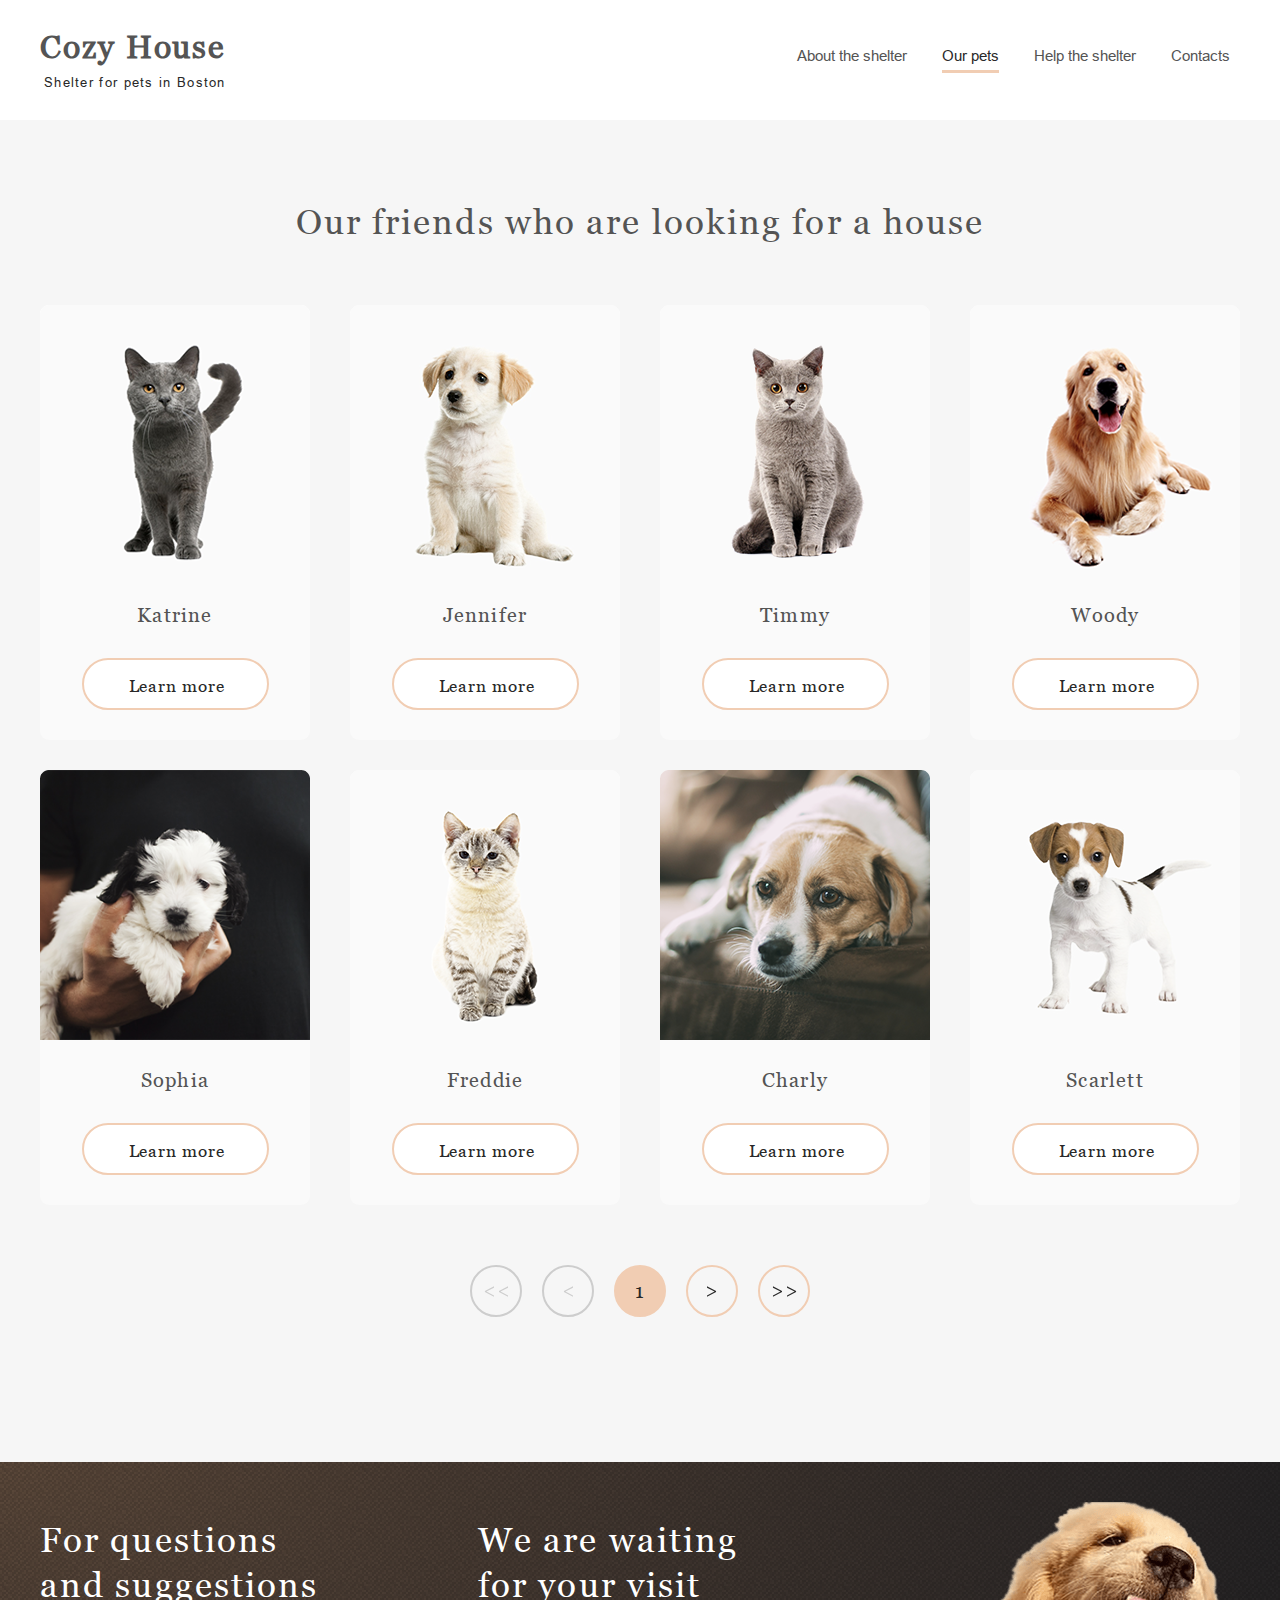
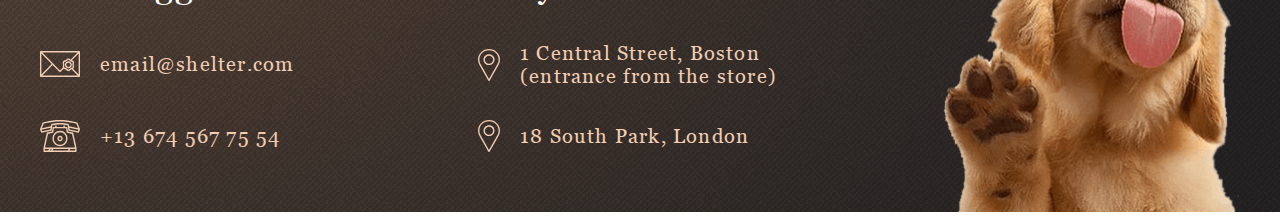
==== our-pets.html @ 18405241 "test" ====
<!doctype html><html lang="en"><head><meta charset="UTF-8"/><meta name="viewport" content="width=device-width,initial-scale=1"/><title>Shelter</title><link href="style.css" rel="stylesheet"></head><body class="our-pets"><div class="our-pets__header"><header class="header header_theme_white"><a class="header__logo" href="index.html"><h1 class="header__title">Cozy House</h1><p class="header__text">Shelter for pets in Boston</p></a><nav class="header__navigation"><ul class="header__list"><li class="header__item"><a class="header__item-link" href="index.html">About the shelter</a></li><li class="header__item header__item_active"><a class="header__item-link" href="our-pets.html">Our pets</a></li><li class="header__item header__item_not-interactive"><a class="header__item-link">Help the shelter</a></li><li class="header__item header__item_not-interactive"><a class="header__item-link">Contacts</a></li></ul></nav><svg class="header__burger" width="30" height="22" viewBox="0 0 30 22" xmlns="http://www.w3.org/2000/svg"><line y1="21" x2="30" y2="21" stroke="black" stroke-width="2"/><line y1="11" x2="30" y2="11" stroke="black" stroke-width="2"/><line y1="1" x2="30" y2="1" stroke="black" stroke-width="2"/></svg></header></div><main class="our-pets__pets"><h3 class="our-pets__title">Our friends who are looking for a house</h3><div class="our-pets__cards"></div><div class="our-pets__pagination"><div class="pagination"><ul class="pagination__list"><li class="pagination__item pagination__item_start pagination__item_disabled" disabled="disabled"><svg width="25" height="11" viewBox="0 0 25 11" fill="none" xmlns="http://www.w3.org/2000/svg"><path d="M9.94687 10.7852L0.913671 6.08789V4.98438L9.94687 0.287109V1.625L2.43711 5.53125L9.94687 9.44727V10.7852ZM24.018 10.7852L14.9848 6.08789V4.98438L24.018 0.287109V1.625L16.5082 5.53125L24.018 9.44727V10.7852Z" fill="#CDCDCD"/></svg></li><li class="pagination__item pagination__item_back pagination__item_disabled" disabled="disabled"><svg width="10" height="11" viewBox="0 0 10 11" fill="none" xmlns="http://www.w3.org/2000/svg"><path d="M9.98242 10.7852L0.949219 6.08789V4.98438L9.98242 0.287109V1.625L2.47266 5.53125L9.98242 9.44727V10.7852Z" fill="#CDCDCD"/></svg></li><li class="pagination__item pagination__item_current">1</li><li class="pagination__item pagination__item_next"><svg width="10" height="11" viewBox="0 0 10 11" fill="none" xmlns="http://www.w3.org/2000/svg"><path d="M9.04102 6.08789L0.0078125 10.7852V9.44727L7.51758 5.53125L0.0078125 1.625V0.287109L9.04102 4.98438V6.08789Z" fill="#292929"/></svg></li><li class="pagination__item pagination__item_end"><svg width="25" height="11" viewBox="0 0 25 11" fill="none" xmlns="http://www.w3.org/2000/svg"><path d="M10.0055 6.08789L0.972265 10.7852V9.44727L8.48203 5.53125L0.972265 1.625V0.287109L10.0055 4.98438V6.08789ZM24.0766 6.08789L15.0434 10.7852V9.44727L22.5531 5.53125L15.0434 1.625V0.287109L24.0766 4.98438V6.08789Z" fill="#292929"/></svg></li></ul></div></div></main><footer class="footer"><div class="footer__inner-wrapper"><div class="footer__info footer__info_contact"><h3 class="footer__title footer__title_w279">For questions and suggestions</h3><a class="footer__email" href="mailto:email@shelter.com"><svg width="40" height="32" viewBox="0 0 40 32" fill="none" xmlns="http://www.w3.org/2000/svg"><path d="M39.315 3H0.684964C0.5033 3 0.329077 3.07325 0.200621 3.20362C0.0721657 3.334 0 3.51084 0 3.69522V28.3048C0 28.4892 0.0721657 28.666 0.200621 28.7964C0.329077 28.9268 0.5033 29 0.684964 29H39.315C39.4967 29 39.6709 28.9268 39.7994 28.7964C39.9278 28.666 40 28.4892 40 28.3048V3.69522C40 3.51084 39.9278 3.334 39.7994 3.20362C39.6709 3.07325 39.4967 3 39.315 3ZM32.5774 18.0331C32.6846 18.5259 32.7954 19.0355 32.6513 19.2882C32.4966 19.5596 31.9966 19.7173 31.5131 19.8699C31.1316 19.9902 30.7373 20.1147 30.3857 20.3212C30.0461 20.5206 29.7523 20.8001 29.4683 21.0704C29.0772 21.4426 28.7079 21.794 28.374 21.794C28.04 21.794 27.6706 21.4425 27.2797 21.0704C26.9956 20.8001 26.7018 20.5205 26.3622 20.3212C26.0107 20.1147 25.6163 19.9903 25.2348 19.8699C24.7513 19.7173 24.2513 19.5596 24.0967 19.2882C23.9526 19.0355 24.0633 18.5259 24.1705 18.0331C24.2584 17.6285 24.3493 17.2103 24.3493 16.7821C24.3493 16.354 24.2584 15.9356 24.1705 15.5311C24.0633 15.0383 23.9526 14.5288 24.0967 14.2759C24.2513 14.0046 24.7513 13.8468 25.2348 13.6942C25.6163 13.5739 26.0107 13.4494 26.3622 13.243C26.7018 13.0435 26.9956 12.764 27.2797 12.4937C27.6706 12.1216 28.04 11.7701 28.374 11.7701C28.7079 11.7701 29.0773 12.1216 29.4683 12.4937C29.7523 12.764 30.0461 13.0435 30.3857 13.243C30.7373 13.4493 31.1316 13.5738 31.5131 13.6941C31.9966 13.8467 32.4966 14.0045 32.6512 14.2758C32.7954 14.5286 32.6846 15.0381 32.5774 15.5309C32.4895 15.9354 32.3986 16.3537 32.3986 16.7819C32.3986 17.2102 32.4895 17.6286 32.5774 18.0331ZM30.5975 11.6608C30.5345 11.6024 30.4705 11.5416 30.4053 11.4795C29.8904 10.9896 29.2497 10.3798 28.374 10.3798C27.4982 10.3798 26.8575 10.9896 26.3426 11.4795C26.1045 11.7061 25.8796 11.9201 25.6761 12.0396C25.4574 12.168 25.1518 12.2645 24.8281 12.3666C24.1276 12.5876 23.3336 12.8381 22.9109 13.5797C22.5001 14.3004 22.6768 15.1134 22.8328 15.8307C22.9081 16.1777 22.9794 16.5055 22.9794 16.7821C22.9794 17.0587 22.9081 17.3866 22.8328 17.7336C22.6975 18.3556 22.5473 19.0496 22.7775 19.693L19.9997 22.5464L2.32449 4.39044H37.6748L30.5975 11.6608ZM11.7007 16L1.36993 26.6116V5.38812L11.7007 16ZM12.6635 16.989L19.5124 24.0242C19.5761 24.0896 19.6519 24.1416 19.7356 24.177C19.8192 24.2125 19.9089 24.2308 19.9996 24.2308C20.0902 24.2308 20.18 24.2125 20.2636 24.177C20.3472 24.1416 20.4231 24.0896 20.4868 24.0242L23.6841 20.7398C24.044 20.9494 24.4495 21.0781 24.8281 21.1976C25.1518 21.2997 25.4575 21.3962 25.6761 21.5245C25.8796 21.644 26.1044 21.8581 26.3426 22.0846C26.8575 22.5746 27.4982 23.1844 28.374 23.1844C29.2496 23.1844 29.8904 22.5746 30.4053 22.0846C30.6434 21.858 30.8682 21.644 31.0718 21.5244C31.2043 21.4466 31.3691 21.3806 31.5502 21.3179L37.675 27.6094H2.32431L12.6635 16.989ZM32.9664 20.7946C33.3117 20.6108 33.6223 20.3612 33.8371 19.9846C34.2479 19.2639 34.0711 18.4508 33.9151 17.7336C33.8398 17.3866 33.7686 17.0587 33.7686 16.7821C33.7686 16.5055 33.8398 16.1777 33.9151 15.8307C34.0711 15.1134 34.2479 14.3005 33.837 13.5797C33.4142 12.8381 32.6203 12.5876 31.9197 12.3666L31.8559 12.3463L38.6301 5.38738V26.6122L32.9664 20.7946Z" fill="#F1CDB3"/><path d="M28.374 13.2424C26.451 13.2424 24.8865 14.8302 24.8865 16.782C24.8865 18.7337 26.451 20.3215 28.374 20.3215C30.297 20.3215 31.8614 18.7337 31.8614 16.782C31.8614 14.8302 30.2969 13.2424 28.374 13.2424ZM28.374 18.9311C27.2064 18.9311 26.2564 17.967 26.2564 16.782C26.2564 15.5969 27.2063 14.6328 28.374 14.6328C29.5416 14.6328 30.4915 15.5969 30.4915 16.782C30.4915 17.967 29.5415 18.9311 28.374 18.9311Z" fill="#F1CDB3"/></svg><span>email@shelter.com</span></a><a class="footer__phone" href="tel:+136745677554"><svg width="40" height="32" viewBox="0 0 40 32" fill="none" xmlns="http://www.w3.org/2000/svg"><path d="M39.9461 8.89543L37.5102 2.9049C37.4685 2.80251 37.4043 2.71139 37.3226 2.63868C37.2408 2.56598 37.1437 2.51367 37.0389 2.48585L34.111 1.70799C25.5388 -0.569376 14.4609 -0.569281 5.88906 1.70799L2.96105 2.48585C2.85626 2.51367 2.75918 2.56598 2.67743 2.63868C2.59568 2.71139 2.53147 2.80251 2.48984 2.9049L0.0539764 8.89543C-0.0131281 9.06038 -0.0178273 9.24503 0.0407965 9.41333L1.01509 12.2089C1.07166 12.3713 1.18339 12.5075 1.32986 12.5925C1.47633 12.6775 1.64776 12.7056 1.8128 12.6717L11.0692 10.7747C11.2084 10.7462 11.3359 10.675 11.4348 10.5706C11.5337 10.4661 11.5993 10.3334 11.623 10.19L12.4245 5.32594C16.8365 4.18994 23.1635 4.18994 27.5753 5.32594L28.3769 10.19C28.4006 10.3335 28.4662 10.4663 28.5651 10.5707C28.664 10.6751 28.7915 10.7463 28.9307 10.7748L38.187 12.6718C38.3521 12.7056 38.5234 12.6774 38.6699 12.5924C38.8164 12.5075 38.9281 12.3714 38.9848 12.209L39.9592 9.41343C40.0178 9.2451 40.0131 9.06043 39.9461 8.89543ZM2.13193 11.1412L1.63183 9.70624L10.5973 7.78606L10.321 9.46295L2.13193 11.1412ZM11.6222 4.0568C11.4935 4.09314 11.3777 4.16636 11.2883 4.26784C11.1989 4.36933 11.1396 4.49486 11.1174 4.62969L10.848 6.26453L1.85991 8.1896L3.65015 3.78707L6.2409 3.09877C14.5991 0.878304 25.4007 0.878208 33.7593 3.09877L36.35 3.78707L38.1403 8.1896L29.1522 6.26453L28.8828 4.62969C28.8606 4.49487 28.8013 4.36936 28.7119 4.26788C28.6224 4.1664 28.5066 4.09318 28.378 4.0568C23.6016 2.70615 16.3984 2.70615 11.6222 4.0568ZM37.8681 11.1412L29.6792 9.46295L29.4028 7.78606L38.3682 9.70624L37.8681 11.1412Z" fill="#F1CDB3"/><path d="M33.2901 13.1186C33.261 12.9842 33.1948 12.8612 33.0995 12.7643C33.0041 12.6673 32.8836 12.6005 32.7522 12.5717L27.9776 11.526L27.3764 7.51395C27.351 7.34431 27.2672 7.18959 27.1401 7.07781C27.013 6.96603 26.851 6.90458 26.6835 6.90458H24.814V5.96398C24.814 5.56724 24.5002 5.2456 24.1129 5.2456C23.7257 5.2456 23.4119 5.56724 23.4119 5.96398V6.90458H16.5882V5.96398C16.5882 5.56724 16.2744 5.2456 15.8871 5.2456C15.4999 5.2456 15.1861 5.56724 15.1861 5.96398V6.90458H13.3166C13.1491 6.90458 12.9871 6.96603 12.86 7.07781C12.7329 7.18959 12.6491 7.34431 12.6237 7.51395L12.0224 11.526L7.24791 12.5717C7.11654 12.6005 6.996 12.6673 6.90063 12.7643C6.80527 12.8612 6.73908 12.9842 6.70996 13.1186L3.46796 28.0878C3.45692 28.1389 3.45134 28.1911 3.45132 28.2434V31.2816C3.45132 31.4721 3.52519 31.6549 3.65666 31.7896C3.78814 31.9243 3.96645 32 4.15239 32H35.8477C36.0336 32 36.212 31.9243 36.3434 31.7896C36.4749 31.6549 36.5488 31.4721 36.5488 31.2816V28.2434C36.5488 28.1911 36.5432 28.1389 36.5321 28.0878L33.2901 13.1186ZM7.98131 13.8802L12.7885 12.8273C12.9276 12.7968 13.0544 12.7238 13.152 12.6178C13.2496 12.5118 13.3134 12.3779 13.335 12.2338L13.9183 8.34134H26.0819L26.6651 12.2338C26.6867 12.3779 26.7505 12.5118 26.8481 12.6178C26.9457 12.7238 27.0725 12.7968 27.2115 12.8273L32.0189 13.8802L34.9741 27.5251H5.0261L7.98131 13.8802ZM11.7966 28.9618L10.8935 30.5632H9.82782L10.7309 28.9618H11.7966ZM13.416 28.9618H28.6721L27.769 30.5632H12.513L13.416 28.9618ZM4.85345 28.9618H9.11142L8.20836 30.5632H4.85345V28.9618ZM29.3885 30.5632L30.2916 28.9618H35.1466V30.5632H29.3885Z" fill="#F1CDB3"/><path d="M20 26.1606C24.1492 26.1606 27.5248 22.7016 27.5248 18.45C27.5248 14.1983 24.1492 10.7393 20 10.7393C15.8509 10.7393 12.4753 14.1983 12.4753 18.45C12.4753 22.7016 15.8509 26.1606 20 26.1606ZM20 12.1761C23.3761 12.1761 26.1227 14.9905 26.1227 18.45C26.1227 21.9094 23.3761 24.7238 20 24.7238C16.624 24.7238 13.8774 21.9094 13.8774 18.45C13.8774 14.9905 16.624 12.1761 20 12.1761Z" fill="#F1CDB3"/><path d="M20 21.1847C21.4717 21.1847 22.6691 19.9578 22.6691 18.4497C22.6691 16.9416 21.4717 15.7147 20 15.7147C18.5283 15.7147 17.3309 16.9416 17.3309 18.4497C17.3309 19.9578 18.5283 21.1847 20 21.1847ZM20 17.1514C20.6987 17.1514 21.267 17.7338 21.267 18.4497C21.267 19.1656 20.6987 19.7479 20 19.7479C19.3014 19.7479 18.733 19.1656 18.733 18.4497C18.733 17.7339 19.3014 17.1514 20 17.1514Z" fill="#F1CDB3"/></svg><span>+13 674 567 75 54</span></a></div><div class="footer__info footer__info_location"><h3 class="footer__title">We are waiting for your visit</h3><a class="footer__boston" href="https://www.google.ru/maps/place/1+Central+St,+Boston,+MA+02109,+%D0%A1%D0%A8%D0%90/@42.3585519,-71.056915,17z/data=!3m1!4b1!4m5!3m4!1s0x89e370868bc2ce7b:0x82fa7db94f5fea9e!8m2!3d42.3585519!4d-71.0547263" target="_blank"><svg width="22" height="32" viewBox="0 0 22 32" fill="none" xmlns="http://www.w3.org/2000/svg"><path d="M11 0C4.93475 0 3.05176e-05 4.78519 3.05176e-05 10.6667C3.05176e-05 12.4323 0.455262 14.1829 1.32067 15.7357L10.3985 31.6562C10.5193 31.8685 10.7496 32 11 32C11.2504 32 11.4807 31.8685 11.6016 31.6562L20.6827 15.7304C21.5448 14.1829 22 12.4323 22 10.6666C22 4.78519 17.0653 0 11 0ZM19.4762 15.0905L11 29.9557L2.52717 15.0964C1.7732 13.7435 1.37507 12.2116 1.37507 10.6667C1.37507 5.52019 5.69278 1.33337 11 1.33337C16.3073 1.33337 20.625 5.52025 20.625 10.6667C20.625 12.2116 20.2269 13.7435 19.4762 15.0905Z" fill="#F1CDB3"/><path d="M11 5.33329C7.9674 5.33329 5.50008 7.72585 5.50008 10.6666C5.50008 13.6074 7.9674 16 11 16C14.0327 16 16.5 13.6074 16.5 10.6667C16.5 7.72592 14.0327 5.33329 11 5.33329ZM11 14.6667C8.72537 14.6667 6.87505 12.8724 6.87505 10.6667C6.87505 8.46092 8.72537 6.66667 11 6.66667C13.2747 6.66667 15.125 8.46092 15.125 10.6667C15.125 12.8724 13.2747 14.6667 11 14.6667Z" fill="#F1CDB3"/></svg><span>1 Central Street, Boston (entrance from the store)</span></a><a class="footer__london" href="https://www.google.ru/maps/place/South+Park+Court,+18+S+Park+Rd,+London+SW19+8TD,+%D0%92%D0%B5%D0%BB%D0%B8%D0%BA%D0%BE%D0%B1%D1%80%D0%B8%D1%82%D0%B0%D0%BD%D0%B8%D1%8F/@51.4202685,-0.2023686,17z/data=!3m1!4b1!4m5!3m4!1s0x487608baa7401b31:0x18e66d9fcd2f7d77!8m2!3d51.4202685!4d-0.2001799" target="_blank"><svg width="22" height="32" viewBox="0 0 22 32" fill="none" xmlns="http://www.w3.org/2000/svg"><path d="M11 0C4.93475 0 3.05176e-05 4.78519 3.05176e-05 10.6667C3.05176e-05 12.4323 0.455262 14.1829 1.32067 15.7357L10.3985 31.6562C10.5193 31.8685 10.7496 32 11 32C11.2504 32 11.4807 31.8685 11.6016 31.6562L20.6827 15.7304C21.5448 14.1829 22 12.4323 22 10.6666C22 4.78519 17.0653 0 11 0ZM19.4762 15.0905L11 29.9557L2.52717 15.0964C1.7732 13.7435 1.37507 12.2116 1.37507 10.6667C1.37507 5.52019 5.69278 1.33337 11 1.33337C16.3073 1.33337 20.625 5.52025 20.625 10.6667C20.625 12.2116 20.2269 13.7435 19.4762 15.0905Z" fill="#F1CDB3"/><path d="M11 5.33329C7.9674 5.33329 5.50008 7.72585 5.50008 10.6666C5.50008 13.6074 7.9674 16 11 16C14.0327 16 16.5 13.6074 16.5 10.6667C16.5 7.72592 14.0327 5.33329 11 5.33329ZM11 14.6667C8.72537 14.6667 6.87505 12.8724 6.87505 10.6667C6.87505 8.46092 8.72537 6.66667 11 6.66667C13.2747 6.66667 15.125 8.46092 15.125 10.6667C15.125 12.8724 13.2747 14.6667 11 14.6667Z" fill="#F1CDB3"/></svg><span>18 South Park, London</span></a></div><div class="footer__info footer__info_image"><img src="assets/footer-puppy.png" alt="dog"/></div></div></footer><script src="app.js"></script></body></html>
---- style.css ----
*{box-sizing:border-box;margin:0;padding:0;border:0;outline:0}a,a:hover,a:active{text-decoration:none}button:active,button::-moz-focus-inner{border:0;outline:none}svg{cursor:pointer}html{font-size:15px;font-family:Georgia,Arial,sans-serif;font-weight:400;color:#fff}ol,ul{list-style:none}.visually-hidden{position:absolute;display:none;width:1px;height:1px;margin:-1px;clip:rect(0 0 0 0)}@font-face{font-family:"Georgia";src:url(assets/fonts/Georgia.eot) format("embedded-opentype"),url(assets/fonts/Georgia.woff) format("woff"),url(assets/fonts/Georgia.ttf) format("truetype");font-weight:400;font-style:normal}@font-face{font-family:"Georgia";src:url(assets/fonts/Georgia-Italic.eot) format("embedded-opentype"),url(assets/fonts/Georgia-Italic.woff) format("woff"),url(assets/fonts/Georgia-Italic.ttf) format("truetype");font-weight:400;font-style:italic}@font-face{font-family:"Arial";src:url(assets/fonts/ArialMT.eot) format("embedded-opentype"),url(assets/fonts/ArialMT.woff) format("woff"),url(assets/fonts/ArialMT.ttf) format("truetype");font-weight:400;font-style:normal}@font-face{font-family:"Arial";src:url(assets/fonts/Arial-ItalicMT.eot) format("embedded-opentype"),url(assets/fonts/Arial-ItalicMT.woff) format("woff"),url(assets/fonts/Arial-ItalicMT.ttf) format("truetype");font-weight:400;font-style:italic}.button{display:block;padding:1rem 3rem;width:13.8rem;height:3.4666666667rem;background:#f1cdb3;border-radius:6.6666666667rem;font-family:Georgia;font-style:normal;font-weight:400;font-size:1.1333333333rem;line-height:130%;letter-spacing:.06rem;color:#292929}.button:hover{background:#fddcc4;cursor:pointer}.button_size_big{width:17.4rem}.button_size_small{width:12.4666666667rem;padding:1rem 0 1rem 3rem}.button_theme_white{border:2px solid #f1cdb3;background:#fff}.button_theme_white:hover{border:2px solid #fddcc4;background:#fddcc4;cursor:pointer}.header{max-width:85.3333333333rem;min-width:21.3333333333rem;height:4rem;display:flex;justify-content:space-between}@media screen and (max-width: 700px){.header{align-items:center}}@media screen and (max-width: 320px){.header{min-width:17.3333333333rem;width:17.3333333333rem}}.header_theme_white{background:#fff}.header_theme_white .header__title{color:#545454}.header_theme_white .header__item-link{color:#545454}.header_theme_white .header__item-link:hover{color:#292929}.header_theme_white .header__item-link:hover .header__item-link{color:#292929}.header_theme_white .header__text,.header_theme_white .header__item_active .header__item-link{color:#292929}.header_theme_white .header__burger line{stroke:#000}.header__title{font-family:Georgia;font-size:2.1333333333rem;letter-spacing:.06em;line-height:2.3333333333rem;color:#f1cdb3}.header__text{font-family:Arial;font-size:.8666666667rem;line-height:1rem;color:#fff;letter-spacing:.1em;margin:.6666666667rem 0 0 .2666666667rem}.header__navigation{padding-top:.9333333333rem;min-width:29.5333333333rem}@media screen and (max-width: 767px){.header__navigation{display:none}}.header__list{display:flex}.header__list :last-child{margin-right:0}.header__item{position:relative;margin-right:2.3333333333rem}.header__item_active{color:#fafafa}.header__item_active::before{content:"";width:100%;height:.2rem;background:#f1cdb3;position:absolute;top:1.7333333333rem}.header__item_active .header__item-link{color:#fafafa}.header__item_not-interactive{cursor:default}.header__item-link{font-family:Arial;font-weight:400;font-size:1rem;line-height:1.6rem;color:#cdcdcd}.header__item-link:hover{color:#fafafa}.header__burger{display:none;flex-shrink:0}.header__burger line{stroke:#f1cdb3}@media screen and (max-width: 767px){.header__burger{display:block;margin-right:.2rem}}.card{width:18rem;height:29rem;background:#fafafa;border-radius:.6rem}.card:hover{box-shadow:0px 0px 10px 5px rgba(34,60,80,.25);cursor:pointer}.card__pet-name{font-family:Georgia;margin-top:1.7333333333rem;font-size:1.3333333333rem;line-height:1.5333333333rem;text-align:center;letter-spacing:.06em;color:#545454}.card__button{width:-webkit-max-content;width:-moz-max-content;width:max-content;margin:2.0666666667rem auto 0}.footer{background:url(assets/noise_transparent@2x.png),radial-gradient(100% 215.42% at 0% 0%, #5B483A 0%, #262425 100%),#211f20;max-width:85.3333333333rem;max-height:23.3333333333rem;margin:0 auto}@media screen and (max-width: 939px){.footer{max-height:42.6rem;min-height:42.6rem}}@media screen and (max-width: 768px){.footer{max-height:42.6rem}}@media screen and (max-width: 767px){.footer{max-height:-webkit-max-content;max-height:-moz-max-content;max-height:max-content}}@media screen and (max-width: 320px){.footer{max-height:53.9333333333rem}}.footer__inner-wrapper{display:flex;padding:3.7333333333rem 2.6666666667rem 0;max-width:85.3333333333rem;margin:0 auto;flex-wrap:wrap}@media screen and (max-width: 1279px){.footer__inner-wrapper{padding:4.2666666667rem 2rem 0;justify-content:space-between}}@media screen and (max-width: 939px){.footer__inner-wrapper{padding:2rem 2rem 0}}@media screen and (max-width: 768px){.footer__inner-wrapper{max-height:42.6rem;padding:2rem 4.2666666667rem 0;justify-content:space-between;flex-wrap:wrap}}@media screen and (max-width: 767px){.footer__inner-wrapper{max-height:-webkit-max-content;max-height:-moz-max-content;max-height:max-content}}@media screen and (max-width: 707px){.footer__inner-wrapper{justify-content:center}}@media screen and (max-width: 320px){.footer__inner-wrapper{padding:2rem .6666666667rem 0;max-height:53.9333333333rem}}@media screen and (max-width: 320px){.footer__inner-wrapper{text-align:center;justify-content:space-between}}.footer__info{min-height:15.6rem;font-family:Georgia;font-size:1.3333333333rem;line-height:1.5333333333rem;letter-spacing:.06em;color:#f1cdb3;flex-shrink:0}@media screen and (max-width: 320px){.footer__info{margin:0 auto}}.footer__info_contact{width:18.5333333333rem}.footer__info_location{margin-left:10.6666666667rem;width:20.1333333333rem}@media screen and (max-width: 1279px){.footer__info_location{margin-left:0}}@media screen and (max-width: 707px){.footer__info_location{margin-top:30px}}@media screen and (max-width: 320px){.footer__info_location{margin-top:0}}.footer__info_location span{text-align:start}.footer__info_image{width:20rem;height:20.6666666667rem;margin-left:10.6666666667rem;margin-top:-1.0666666667rem}@media screen and (max-width: 1279px){.footer__info_image{margin-top:-1.7333333333rem;margin-left:0}}@media screen and (max-width: 939px){.footer__info_image{margin:4.3333333333rem auto 0}}@media screen and (max-width: 768px){.footer__info_image{width:-webkit-max-content;width:-moz-max-content;width:max-content;height:-webkit-max-content;height:-moz-max-content;height:max-content}}@media screen and (max-width: 500px){.footer__info_image{margin-top:1.8rem}.footer__info_image img{width:17.3333333333rem;height:17.9333333333rem}}.footer__title{font-family:Georgia;font-size:2.3333333333rem;line-height:3rem;letter-spacing:.06em;color:#fff;font-weight:400}@media screen and (max-width: 500px){.footer__title{white-space:pre-wrap;font-size:1.6666666667rem;line-height:130%;text-align:center}}.footer__title_w279{width:18.6rem}.footer__email,.footer__phone{display:flex;margin-top:2.6666666667rem;align-items:center;text-decoration:none;color:#f1cdb3}@media screen and (max-width: 500px){.footer__email,.footer__phone{width:-webkit-max-content;width:-moz-max-content;width:max-content;margin:2.6666666667rem auto}}.footer__email svg,.footer__phone svg{margin-right:1.3333333333rem}.footer__boston{display:flex;margin-top:2.2666666667rem;align-items:center;text-decoration:none;color:#f1cdb3}@media screen and (max-width: 500px){.footer__boston{margin-top:2.4666666667rem}}.footer__boston svg{flex-shrink:0;margin-right:1.3333333333rem}.footer__london{display:flex;margin-top:2.1333333333rem;align-items:center;text-decoration:none;color:#f1cdb3}@media screen and (max-width: 500px){.footer__london{margin-top:2.6666666667rem}}.footer__london svg{flex-shrink:0;margin-right:1.3333333333rem}.pagination{width:-webkit-max-content;width:-moz-max-content;width:max-content}@media screen and (max-width: 320px){.pagination{max-width:300px}}.pagination__list{display:flex;justify-content:space-between;min-width:22.6666666667rem}@media screen and (max-width: 320px){.pagination__list{min-width:20rem}}.pagination__item{width:3.4666666667rem;height:3.4666666667rem;background:#000;font-family:Georgia;font-size:1.3333333333rem;line-height:1.5333333333rem;display:flex;justify-content:center;align-items:center;text-align:center;letter-spacing:.06em;color:#292929;border:2px solid #f1cdb3;border-radius:50%;background:none;cursor:pointer}.pagination__item:hover{border:none;background:#fddcc4}.pagination__item_current{background:#f1cdb3}.pagination__item_disabled{border:2px solid #cdcdcd;cursor:auto}.pagination__item_disabled svg{cursor:auto}.pagination__item_disabled:hover{border:2px solid #cdcdcd;background:none}.main__header{max-width:85.3333333333rem;min-width:85.3333333333rem;padding:4.0666666667rem 2.6666666667rem 0;margin:0 auto;position:absolute;left:0;right:0;z-index:100}@media screen and (max-width: 1279px){.main__header{min-width:21.3333333333rem;padding:2rem 3.5333333333rem 0 .6666666667rem}}@media screen and (max-width: 768px){.main__header{padding:2rem 2rem 0}}@media screen and (max-width: 500px){.main__header{padding:2rem .6666666667rem 0}}.not-only{background:url(assets/noise_transparent@2x.png),radial-gradient(100% 215.42% at 0% 0%, #5B483A 0%, #262425 100%),#211f20;max-width:85.3333333333rem;margin:0 auto}.not-only__inner-wrapper{display:flex;flex-wrap:wrap;position:relative;max-width:85.3333333333rem;min-height:60.5333333333rem;padding:12rem 2.6666666667rem 0;margin:0 auto}@media screen and (max-width: 1279px){.not-only__inner-wrapper{padding:10rem 2rem 0;justify-content:space-between;min-height:auto}}@media screen and (max-width: 1227px){.not-only__inner-wrapper{justify-content:center;min-height:77.6666666667rem}}@media screen and (max-width: 500px){.not-only__inner-wrapper{max-height:54.8666666667rem;min-height:54.8666666667rem;padding:10rem .6666666667rem 0}}.not-only__content{max-width:30.6666666667rem;margin-top:10.8666666667rem}@media screen and (max-width: 1279px){.not-only__content{margin-top:0rem}}@media screen and (max-width: 500px){.not-only__content{max-width:20rem}}.not-only__title{max-width:20.6666666667rem;font-family:Georgia;font-size:2.9333333333rem;line-height:3.8rem;font-weight:400;align-items:center;-moz-columns:#fff;columns:#fff}@media screen and (max-width: 500px){.not-only__title{font-size:1.6666666667rem;line-height:2.1666666667rem;max-width:200px;white-space:pre-wrap;margin:0 auto;text-align:center;letter-spacing:.06em}}.not-only__text{min-width:30.6666666667rem;margin-top:2.8rem;font-family:Arial;font-style:normal;font-weight:400;font-size:1rem;line-height:1.6rem;align-items:center;color:#cdcdcd}@media screen and (max-width: 500px){.not-only__text{max-width:20rem;min-width:20rem;text-align:center;margin-top:2.6666666667rem}}.not-only__button{width:-webkit-max-content;width:-moz-max-content;width:max-content;margin-top:2.8rem}@media screen and (max-width: 1279px){.not-only__button{margin:2.8rem auto 0}}@media screen and (max-width: 500px){.not-only__button{margin-top:2.8666666667rem;position:relative;left:-1px}}.not-only__image{flex-shrink:0;display:block;margin-left:2.8rem}@media screen and (max-width: 1279px){.not-only__image{width:37.9333333333rem;height:39.5333333333rem}}@media screen and (max-width: 1227px){.not-only__image{margin-top:6.6666666667rem;margin-left:9.2666666667rem}}@media screen and (max-width: 500px){.not-only__image{width:17.3333333333rem;height:18.118rem;margin-top:7rem;margin-left:2.6666666667rem}}.about{max-width:85.3333333333rem;margin:0 auto}.about__inner-wrapper{min-height:39.2rem;padding:5.3333333333rem 14.3333333333rem;position:relative;margin:0 auto;display:flex;justify-content:space-between;flex-wrap:wrap}@media screen and (max-width: 1227px){.about__inner-wrapper{max-width:45.2rem;min-height:69.8666666667rem}}@media screen and (max-width: 1050px){.about__inner-wrapper{min-width:30rem;padding:5.3333333333rem 0}}@media screen and (max-width: 768px){.about__inner-wrapper{padding:5.3333333333rem .6666666667rem}}@media screen and (max-width: 500px){.about__inner-wrapper{padding-top:2.8rem;min-height:64.9333333333rem;max-height:64.9333333333rem;max-width:21.3333333333rem;min-width:21.3333333333rem}}.about__image{width:20rem;height:27.2rem;display:block}@media screen and (max-width: 1227px){.about__image{order:2}}@media screen and (max-width: 1160px){.about__image{margin:4rem auto 0}}@media screen and (max-width: 500px){.about__image{margin-top:2.7333333333rem;width:17.3333333333rem;height:23.5733333333rem}}.about__content{margin-top:1rem;width:28.6666666667rem;flex-shrink:0}@media screen and (max-width: 1227px){.about__content{margin:0 auto}}@media screen and (max-width: 500px){.about__content{max-width:20rem;min-width:20rem}}.about__title{white-space:pre-wrap;font-family:Georgia;font-size:2.3333333333rem;line-height:130%;letter-spacing:.06em;color:#545454}@media screen and (max-width: 500px){.about__title{font-size:1.6666666667rem;text-align:center}}.about__info{margin-top:1.6rem;font-family:Arial;font-style:normal;font-weight:normal;font-size:1rem;line-height:1.6rem;color:#4c4c4c}@media screen and (max-width: 500px){.about__info{max-width:18rem;margin:1.5333333333rem auto 0;font-size:1rem;line-height:160%;text-align:justify}}.our-friends__inner-wrapper{padding:5.3333333333rem 2.6666666667rem 6.6666666667rem;max-width:85.3333333333rem;min-height:58.4666666667rem;background:#f6f6f6;margin:0 auto}@media screen and (max-width: 1227px){.our-friends__inner-wrapper{padding:5.3333333333rem 2rem 6.6666666667rem}.our-friends__inner-wrapper .our-friends__card_third{display:none}}@media screen and (max-width: 730px){.our-friends__inner-wrapper .our-friends__card_second{display:none}}@media screen and (max-width: 500px){.our-friends__inner-wrapper{padding:2.8rem .6666666667rem 0;min-height:52.7333333333rem}}.our-friends__title{white-space:pre-wrap;text-align:center;font-family:Georgia;font-size:2.3333333333rem;line-height:3rem;letter-spacing:.06em;color:#545454}@media screen and (max-width: 500px){.our-friends__title{font-size:25px;line-height:130%;text-align:center}}.our-friends__cards-wrapper{display:flex;justify-content:space-between;align-items:center;margin-top:4rem;min-height:29rem}@media screen and (max-width: 500px){.our-friends__cards-wrapper{flex-wrap:wrap;padding:0 1rem;margin-top:2.8rem}}.our-friends__cards{width:66rem;display:flex;justify-content:space-between}@media screen and (max-width: 1227px){.our-friends__cards{padding-left:12px;padding-right:12px}}@media screen and (max-width: 768px){.our-friends__cards{padding-left:12px;padding-right:12px}}@media screen and (max-width: 767px){.our-friends__cards{justify-content:center}}@media screen and (max-width: 500px){.our-friends__cards{padding-left:0;padding-right:0}}.our-friends__button{width:-webkit-max-content;width:-moz-max-content;width:max-content;margin:4rem auto 0}@media screen and (max-width: 500px){.our-friends__button{margin-top:2.8rem}}.our-friends__arrow{border-radius:50%;border:2px solid #f1cdb3;flex-shrink:0}@media screen and (max-width: 500px){.our-friends__arrow{margin-top:1.2666666667rem}}.our-friends__arrow:hover{background:#fddcc4;border:2px solid #fddcc4}@media screen and (max-width: 500px){.our-friends__arrow_prev{order:2}}@media screen and (max-width: 320px){.our-friends__arrow_prev{position:relative;left:43px}}@media screen and (max-width: 500px){.our-friends__arrow_next{order:3}}@media screen and (max-width: 320px){.our-friends__arrow_next{position:relative;right:43px}}.help__inner-wrapper{padding:5.3333333333rem 2.6666666667rem 6.6666666667rem;max-width:85.3333333333rem;min-height:40.7333333333rem;background:#fff;margin:0 auto}@media screen and (max-width: 1279px){.help__inner-wrapper{padding:5.3333333333rem 4.6rem 6.6666666667rem}}@media screen and (max-width: 500px){.help__inner-wrapper{white-space:pre-wrap;padding:2.8rem 1rem;min-height:49.6666666667rem}}.help__title{white-space:pre-wrap;font-family:Georgia;font-style:normal;font-weight:normal;font-size:2.3333333333rem;line-height:3rem;text-align:center;letter-spacing:.06em;color:#545454}@media screen and (max-width: 500px){.help__title{font-size:25px;line-height:130%;text-align:center}}.help__list{display:flex;flex-wrap:wrap;padding-left:5.8rem;padding-top:.3333333333rem}@media screen and (max-width: 1279px){.help__list{margin:0 auto;padding:.3333333333rem 0 0;min-width:42rem;justify-content:space-between}}@media screen and (max-width: 500px){.help__list{min-width:19.3333333333rem;padding-top:.7333333333rem}}.help__item{height:7.5333333333rem;margin-top:3.6666666667rem;margin-right:8rem}@media screen and (max-width: 1279px){.help__item{width:11.3333333333rem;height:7.5333333333rem;margin-right:0}}@media screen and (max-width: 500px){.help__item{width:8.6666666667rem;height:5.8rem;margin-top:2rem}}.help__item_m0{margin-right:0}@media screen and (max-width: 1279px){.help__item_m0{margin-right:0}}.help__item_ml85{margin-left:5.6666666667rem}@media screen and (max-width: 1279px){.help__item_ml85{margin-left:0}}.help__item-img{display:block;margin:0 auto}@media screen and (max-width: 500px){.help__item-img{width:3.3333333333rem;height:3.3333333333rem}}.help__item-title{margin-top:2rem;font-family:Georgia;font-size:1.3333333333rem;line-height:1.5333333333rem;text-align:center;letter-spacing:.06em;color:#545454}@media screen and (max-width: 500px){.help__item-title{margin-top:1.3333333333rem;font-size:1rem;line-height:110%;text-align:center}}.donation__inner-wrapper{background:#f6f6f6;padding:5.3333333333rem 12.1333333333rem 0;max-width:85.3333333333rem;min-height:30.8rem;margin:0 auto;display:flex;justify-content:space-between;flex-wrap:wrap}@media screen and (max-width: 1279px){.donation__inner-wrapper{padding:5.3333333333rem 8.7333333333rem 0}}@media screen and (max-width: 1146px){.donation__inner-wrapper{justify-content:center;min-height:52.2rem}}@media screen and (max-width: 500px){.donation__inner-wrapper{padding:2.8rem .6666666667rem 0;min-height:36.1466666667rem}}.donation__image{width:33.6666666667rem;height:17.4rem;flex-grow:0;flex-shrink:0;margin-top:.7333333333rem}@media screen and (max-width: 1146px){.donation__image{order:2;margin-top:0;margin-top:-2.7333333333rem;margin-left:-0.0666666667rem}}@media screen and (max-width: 500px){.donation__image{width:17.3333333333rem;height:9.0133333333rem;margin-top:-1.4666666667rem;font-size:1rem;line-height:110%}}.donation__content{width:25.3333333333rem;height:-webkit-max-content;height:-moz-max-content;height:max-content}.donation__title{white-space:pre-wrap;font-family:Georgia;font-size:2.3333333333rem;line-height:3rem;letter-spacing:.06em;color:#545454}@media screen and (max-width: 500px){.donation__title{font-size:1.6666666667rem;line-height:130%;text-align:center}}.donation__info{margin-top:1.3333333333rem;font-family:Georgia;font-size:1rem;line-height:1.1333333333rem;letter-spacing:.06em;color:#545454}@media screen and (max-width: 500px){.donation__info{margin-top:1.2rem;line-height:160%;text-align:center;letter-spacing:0}}.donation__credit-card{display:flex;position:relative;margin-top:1.3333333333rem;padding:.6666666667rem 0 0 1rem;width:23.2666666667rem;min-height:2.8666666667rem;background:#f1cdb3;border-radius:.6rem}@media screen and (max-width: 500px){.donation__credit-card{width:18.7333333333rem;margin:1.4rem auto}}.donation__card-img{flex-shrink:0;width:2rem;height:1.5333333333rem}.donation__card-number{display:block;margin-left:1rem;font-family:Georgia;font-size:1.3333333333rem;line-height:1.5333333333rem;letter-spacing:.06em;color:#545454}@media screen and (max-width: 500px){.donation__card-number{margin-top:.1333333333rem;font-size:1rem;line-height:110%}}.donation__description{margin-top:1.3333333333rem;font-family:Arial;font-style:italic;font-size:.8rem;line-height:1.2rem;color:#b2b2b2}@media screen and (max-width: 500px){.donation__description{max-width:18.6666666667rem;margin:1.3333333333rem auto;text-align:justify}}.our-pets__header{max-width:85.3333333333rem;width:100%;background-color:#fff;margin:0 auto;padding:2rem 2.6666666667rem;position:fixed;left:0;right:0;top:0}@media screen and (max-width: 768px){.our-pets__header{padding:2rem 2rem}}@media screen and (max-width: 320px){.our-pets__header{padding:2rem .6666666667rem}}.our-pets__pets{white-space:pre-wrap;padding:5.3333333333rem 2.6666666667rem 0;max-width:85.3333333333rem;margin:8rem auto 0;min-height:89.4666666667rem;background:#f6f6f6}@media screen and (max-width: 1159px){.our-pets__pets{min-height:-webkit-max-content;min-height:-moz-max-content;min-height:max-content;padding-bottom:30px}}@media screen and (max-width: 768px){.our-pets__pets{min-height:115.5333333333rem;padding:5.3333333333rem 6.2666666667rem 0}}@media screen and (max-width: 767px){.our-pets__pets{min-height:-webkit-max-content;min-height:-moz-max-content;min-height:max-content;padding:2.6666666667rem 6.2666666667rem 2rem}}@media screen and (max-width: 535px){.our-pets__pets{padding:2.6666666667rem .6666666667rem 2rem}}@media screen and (max-width: 320px){.our-pets__pets{min-height:109.9333333333rem;max-height:109.9333333333rem;padding:2.6666666667rem .6666666667rem 0}}.our-pets__title{font-family:Georgia;font-weight:400;font-style:normal;font-size:2.3333333333rem;line-height:3rem;text-align:center;letter-spacing:.06em;color:#545454}@media screen and (max-width: 320px){.our-pets__title{font-size:1.6666666667rem;line-height:2.1333333333rem}}.our-pets__cards{padding-top:2rem;display:flex;justify-content:space-between;flex-wrap:wrap}@media screen and (max-width: 768px){.our-pets__cards{padding-top:0rem}}@media screen and (max-width: 767px){.our-pets__cards{padding-top:0rem}}@media screen and (max-width: 747px){.our-pets__cards{justify-content:center}}@media screen and (max-width: 320px){.our-pets__cards{padding-top:.9333333333rem;justify-content:center}}.our-pets__card{margin-top:2rem;height:-webkit-max-content;height:-moz-max-content;height:max-content}@media screen and (max-width: 768px){.our-pets__card_last{display:none}}@media screen and (max-width: 767px){.our-pets__card{margin:20px 5px 0}.our-pets__card_even{display:none}}@media screen and (max-width: 700px){.our-pets__card{margin:30px 0 0}}@media screen and (max-width: 320px){.our-pets__card{margin:30px 0 0}}.our-pets__pagination{width:-webkit-max-content;width:-moz-max-content;width:max-content;margin:4rem auto 0}@media screen and (max-width: 768px){.our-pets__pagination{margin-top:2.6666666667rem}}@media screen and (max-width: 740px){.our-pets__pagination{margin-top:2rem}}@media screen and (max-width: 320px){.our-pets__pagination{margin-top:2.6666666667rem;max-width:300px}}
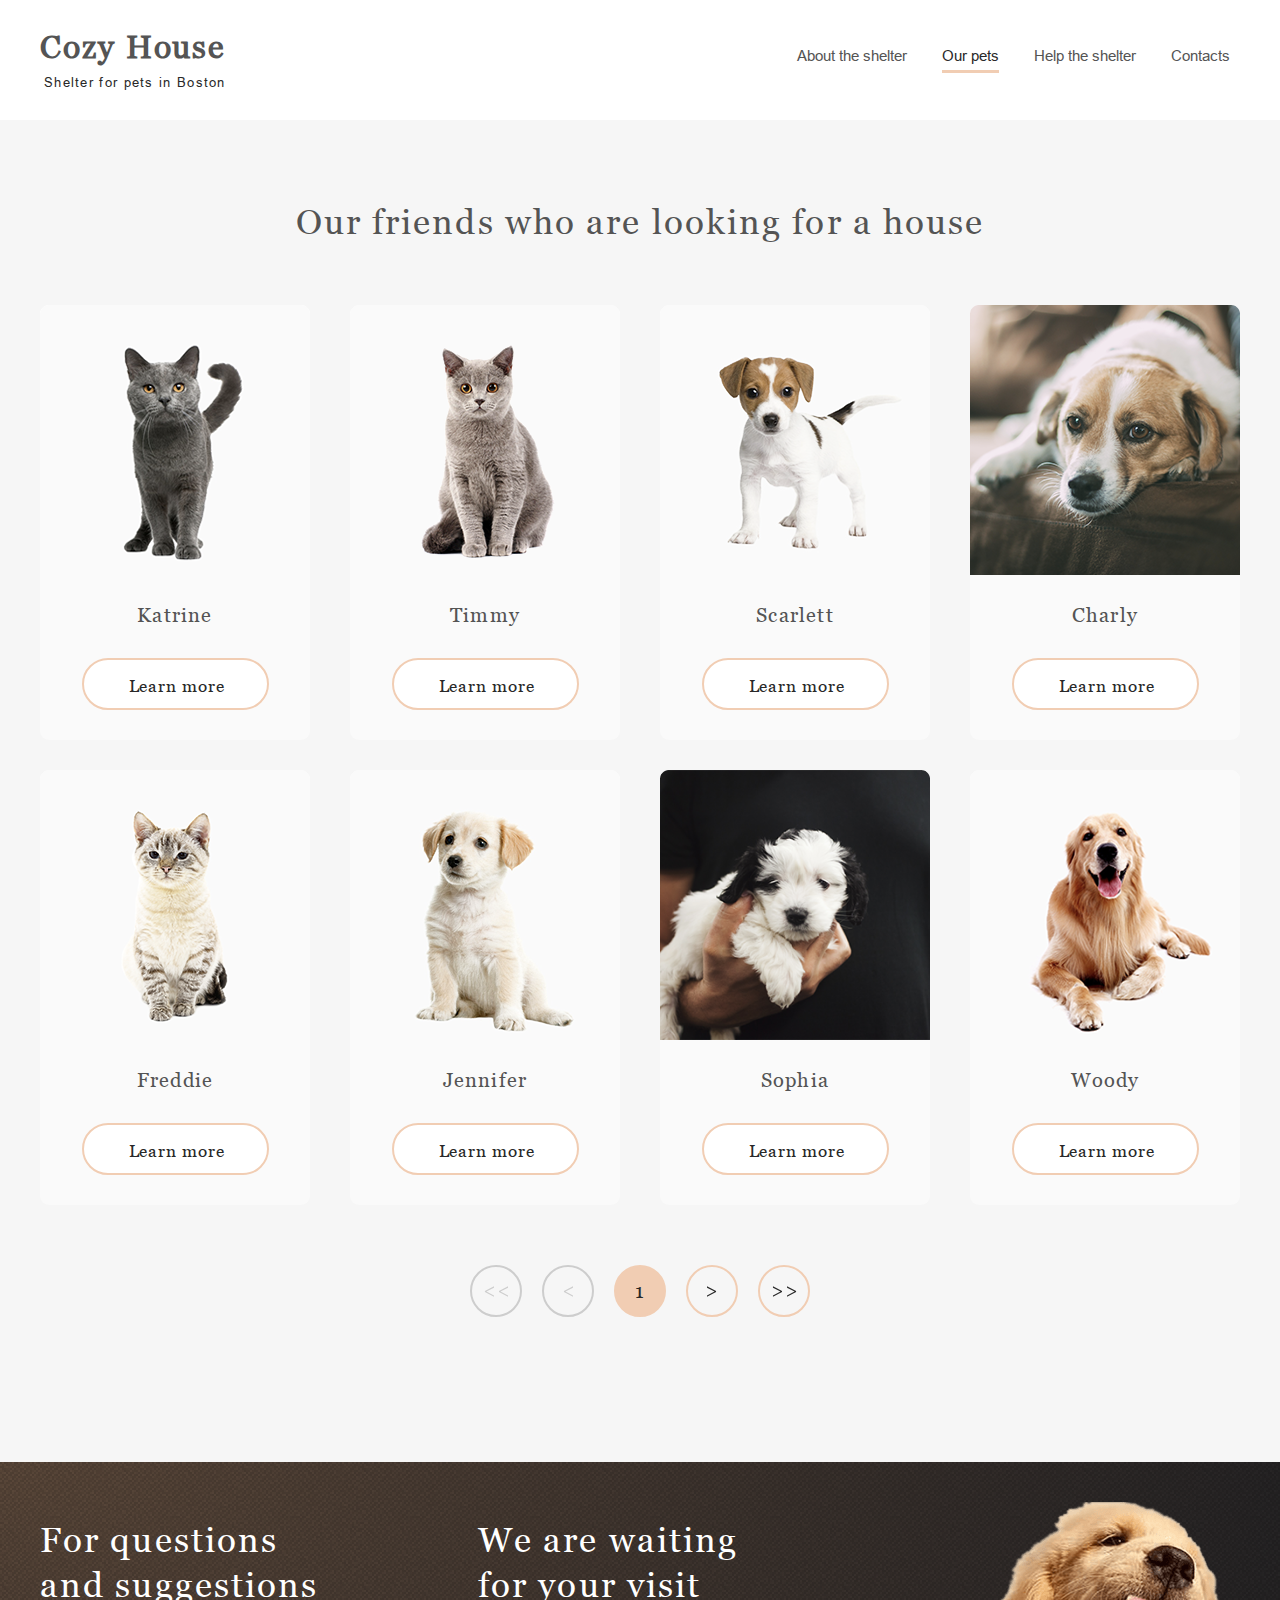
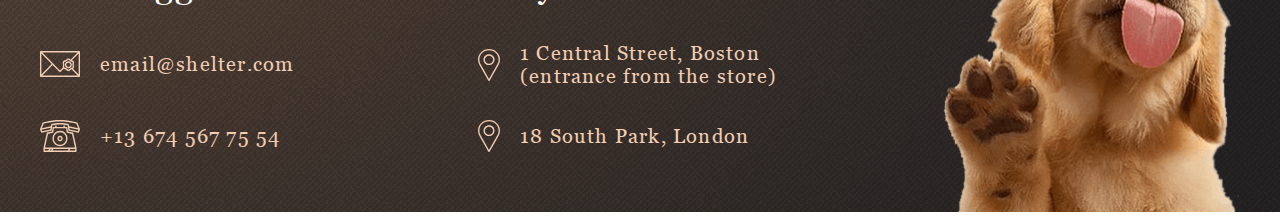
==== commit d148d185: "sdsadasdasdsdasd sdasdasd" ====
--- a/our-pets.html
+++ b/our-pets.html
@@ -1 +1 @@
-<!doctype html><html lang="en"><head><meta charset="UTF-8"/><meta name="viewport" content="width=device-width,initial-scale=1"/><title>Shelter</title><link href="style.css" rel="stylesheet"></head><body class="our-pets"><div class="our-pets__header"><header class="header header_theme_white"><a class="header__logo" href="index.html"><h1 class="header__title">Cozy House</h1><p class="header__text">Shelter for pets in Boston</p></a><nav class="header__navigation"><ul class="header__list"><li class="header__item"><a class="header__item-link" href="index.html">About the shelter</a></li><li class="header__item header__item_active"><a class="header__item-link" href="our-pets.html">Our pets</a></li><li class="header__item header__item_not-interactive"><a class="header__item-link">Help the shelter</a></li><li class="header__item header__item_not-interactive"><a class="header__item-link">Contacts</a></li></ul></nav><svg class="header__burger" width="30" height="22" viewBox="0 0 30 22" xmlns="http://www.w3.org/2000/svg"><line y1="21" x2="30" y2="21" stroke="black" stroke-width="2"/><line y1="11" x2="30" y2="11" stroke="black" stroke-width="2"/><line y1="1" x2="30" y2="1" stroke="black" stroke-width="2"/></svg></header></div><main class="our-pets__pets"><h3 class="our-pets__title">Our friends who are looking for a house</h3><div class="our-pets__cards"></div><div class="our-pets__pagination"><div class="pagination"><ul class="pagination__list"><li class="pagination__item pagination__item_start pagination__item_disabled" disabled="disabled"><svg width="25" height="11" viewBox="0 0 25 11" fill="none" xmlns="http://www.w3.org/2000/svg"><path d="M9.94687 10.7852L0.913671 6.08789V4.98438L9.94687 0.287109V1.625L2.43711 5.53125L9.94687 9.44727V10.7852ZM24.018 10.7852L14.9848 6.08789V4.98438L24.018 0.287109V1.625L16.5082 5.53125L24.018 9.44727V10.7852Z" fill="#CDCDCD"/></svg></li><li class="pagination__item pagination__item_back pagination__item_disabled" disabled="disabled"><svg width="10" height="11" viewBox="0 0 10 11" fill="none" xmlns="http://www.w3.org/2000/svg"><path d="M9.98242 10.7852L0.949219 6.08789V4.98438L9.98242 0.287109V1.625L2.47266 5.53125L9.98242 9.44727V10.7852Z" fill="#CDCDCD"/></svg></li><li class="pagination__item pagination__item_current">1</li><li class="pagination__item pagination__item_next"><svg width="10" height="11" viewBox="0 0 10 11" fill="none" xmlns="http://www.w3.org/2000/svg"><path d="M9.04102 6.08789L0.0078125 10.7852V9.44727L7.51758 5.53125L0.0078125 1.625V0.287109L9.04102 4.98438V6.08789Z" fill="#292929"/></svg></li><li class="pagination__item pagination__item_end"><svg width="25" height="11" viewBox="0 0 25 11" fill="none" xmlns="http://www.w3.org/2000/svg"><path d="M10.0055 6.08789L0.972265 10.7852V9.44727L8.48203 5.53125L0.972265 1.625V0.287109L10.0055 4.98438V6.08789ZM24.0766 6.08789L15.0434 10.7852V9.44727L22.5531 5.53125L15.0434 1.625V0.287109L24.0766 4.98438V6.08789Z" fill="#292929"/></svg></li></ul></div></div></main><footer class="footer"><div class="footer__inner-wrapper"><div class="footer__info footer__info_contact"><h3 class="footer__title footer__title_w279">For questions and suggestions</h3><a class="footer__email" href="mailto:email@shelter.com"><svg width="40" height="32" viewBox="0 0 40 32" fill="none" xmlns="http://www.w3.org/2000/svg"><path d="M39.315 3H0.684964C0.5033 3 0.329077 3.07325 0.200621 3.20362C0.0721657 3.334 0 3.51084 0 3.69522V28.3048C0 28.4892 0.0721657 28.666 0.200621 28.7964C0.329077 28.9268 0.5033 29 0.684964 29H39.315C39.4967 29 39.6709 28.9268 39.7994 28.7964C39.9278 28.666 40 28.4892 40 28.3048V3.69522C40 3.51084 39.9278 3.334 39.7994 3.20362C39.6709 3.07325 39.4967 3 39.315 3ZM32.5774 18.0331C32.6846 18.5259 32.7954 19.0355 32.6513 19.2882C32.4966 19.5596 31.9966 19.7173 31.5131 19.8699C31.1316 19.9902 30.7373 20.1147 30.3857 20.3212C30.0461 20.5206 29.7523 20.8001 29.4683 21.0704C29.0772 21.4426 28.7079 21.794 28.374 21.794C28.04 21.794 27.6706 21.4425 27.2797 21.0704C26.9956 20.8001 26.7018 20.5205 26.3622 20.3212C26.0107 20.1147 25.6163 19.9903 25.2348 19.8699C24.7513 19.7173 24.2513 19.5596 24.0967 19.2882C23.9526 19.0355 24.0633 18.5259 24.1705 18.0331C24.2584 17.6285 24.3493 17.2103 24.3493 16.7821C24.3493 16.354 24.2584 15.9356 24.1705 15.5311C24.0633 15.0383 23.9526 14.5288 24.0967 14.2759C24.2513 14.0046 24.7513 13.8468 25.2348 13.6942C25.6163 13.5739 26.0107 13.4494 26.3622 13.243C26.7018 13.0435 26.9956 12.764 27.2797 12.4937C27.6706 12.1216 28.04 11.7701 28.374 11.7701C28.7079 11.7701 29.0773 12.1216 29.4683 12.4937C29.7523 12.764 30.0461 13.0435 30.3857 13.243C30.7373 13.4493 31.1316 13.5738 31.5131 13.6941C31.9966 13.8467 32.4966 14.0045 32.6512 14.2758C32.7954 14.5286 32.6846 15.0381 32.5774 15.5309C32.4895 15.9354 32.3986 16.3537 32.3986 16.7819C32.3986 17.2102 32.4895 17.6286 32.5774 18.0331ZM30.5975 11.6608C30.5345 11.6024 30.4705 11.5416 30.4053 11.4795C29.8904 10.9896 29.2497 10.3798 28.374 10.3798C27.4982 10.3798 26.8575 10.9896 26.3426 11.4795C26.1045 11.7061 25.8796 11.9201 25.6761 12.0396C25.4574 12.168 25.1518 12.2645 24.8281 12.3666C24.1276 12.5876 23.3336 12.8381 22.9109 13.5797C22.5001 14.3004 22.6768 15.1134 22.8328 15.8307C22.9081 16.1777 22.9794 16.5055 22.9794 16.7821C22.9794 17.0587 22.9081 17.3866 22.8328 17.7336C22.6975 18.3556 22.5473 19.0496 22.7775 19.693L19.9997 22.5464L2.32449 4.39044H37.6748L30.5975 11.6608ZM11.7007 16L1.36993 26.6116V5.38812L11.7007 16ZM12.6635 16.989L19.5124 24.0242C19.5761 24.0896 19.6519 24.1416 19.7356 24.177C19.8192 24.2125 19.9089 24.2308 19.9996 24.2308C20.0902 24.2308 20.18 24.2125 20.2636 24.177C20.3472 24.1416 20.4231 24.0896 20.4868 24.0242L23.6841 20.7398C24.044 20.9494 24.4495 21.0781 24.8281 21.1976C25.1518 21.2997 25.4575 21.3962 25.6761 21.5245C25.8796 21.644 26.1044 21.8581 26.3426 22.0846C26.8575 22.5746 27.4982 23.1844 28.374 23.1844C29.2496 23.1844 29.8904 22.5746 30.4053 22.0846C30.6434 21.858 30.8682 21.644 31.0718 21.5244C31.2043 21.4466 31.3691 21.3806 31.5502 21.3179L37.675 27.6094H2.32431L12.6635 16.989ZM32.9664 20.7946C33.3117 20.6108 33.6223 20.3612 33.8371 19.9846C34.2479 19.2639 34.0711 18.4508 33.9151 17.7336C33.8398 17.3866 33.7686 17.0587 33.7686 16.7821C33.7686 16.5055 33.8398 16.1777 33.9151 15.8307C34.0711 15.1134 34.2479 14.3005 33.837 13.5797C33.4142 12.8381 32.6203 12.5876 31.9197 12.3666L31.8559 12.3463L38.6301 5.38738V26.6122L32.9664 20.7946Z" fill="#F1CDB3"/><path d="M28.374 13.2424C26.451 13.2424 24.8865 14.8302 24.8865 16.782C24.8865 18.7337 26.451 20.3215 28.374 20.3215C30.297 20.3215 31.8614 18.7337 31.8614 16.782C31.8614 14.8302 30.2969 13.2424 28.374 13.2424ZM28.374 18.9311C27.2064 18.9311 26.2564 17.967 26.2564 16.782C26.2564 15.5969 27.2063 14.6328 28.374 14.6328C29.5416 14.6328 30.4915 15.5969 30.4915 16.782C30.4915 17.967 29.5415 18.9311 28.374 18.9311Z" fill="#F1CDB3"/></svg><span>email@shelter.com</span></a><a class="footer__phone" href="tel:+136745677554"><svg width="40" height="32" viewBox="0 0 40 32" fill="none" xmlns="http://www.w3.org/2000/svg"><path d="M39.9461 8.89543L37.5102 2.9049C37.4685 2.80251 37.4043 2.71139 37.3226 2.63868C37.2408 2.56598 37.1437 2.51367 37.0389 2.48585L34.111 1.70799C25.5388 -0.569376 14.4609 -0.569281 5.88906 1.70799L2.96105 2.48585C2.85626 2.51367 2.75918 2.56598 2.67743 2.63868C2.59568 2.71139 2.53147 2.80251 2.48984 2.9049L0.0539764 8.89543C-0.0131281 9.06038 -0.0178273 9.24503 0.0407965 9.41333L1.01509 12.2089C1.07166 12.3713 1.18339 12.5075 1.32986 12.5925C1.47633 12.6775 1.64776 12.7056 1.8128 12.6717L11.0692 10.7747C11.2084 10.7462 11.3359 10.675 11.4348 10.5706C11.5337 10.4661 11.5993 10.3334 11.623 10.19L12.4245 5.32594C16.8365 4.18994 23.1635 4.18994 27.5753 5.32594L28.3769 10.19C28.4006 10.3335 28.4662 10.4663 28.5651 10.5707C28.664 10.6751 28.7915 10.7463 28.9307 10.7748L38.187 12.6718C38.3521 12.7056 38.5234 12.6774 38.6699 12.5924C38.8164 12.5075 38.9281 12.3714 38.9848 12.209L39.9592 9.41343C40.0178 9.2451 40.0131 9.06043 39.9461 8.89543ZM2.13193 11.1412L1.63183 9.70624L10.5973 7.78606L10.321 9.46295L2.13193 11.1412ZM11.6222 4.0568C11.4935 4.09314 11.3777 4.16636 11.2883 4.26784C11.1989 4.36933 11.1396 4.49486 11.1174 4.62969L10.848 6.26453L1.85991 8.1896L3.65015 3.78707L6.2409 3.09877C14.5991 0.878304 25.4007 0.878208 33.7593 3.09877L36.35 3.78707L38.1403 8.1896L29.1522 6.26453L28.8828 4.62969C28.8606 4.49487 28.8013 4.36936 28.7119 4.26788C28.6224 4.1664 28.5066 4.09318 28.378 4.0568C23.6016 2.70615 16.3984 2.70615 11.6222 4.0568ZM37.8681 11.1412L29.6792 9.46295L29.4028 7.78606L38.3682 9.70624L37.8681 11.1412Z" fill="#F1CDB3"/><path d="M33.2901 13.1186C33.261 12.9842 33.1948 12.8612 33.0995 12.7643C33.0041 12.6673 32.8836 12.6005 32.7522 12.5717L27.9776 11.526L27.3764 7.51395C27.351 7.34431 27.2672 7.18959 27.1401 7.07781C27.013 6.96603 26.851 6.90458 26.6835 6.90458H24.814V5.96398C24.814 5.56724 24.5002 5.2456 24.1129 5.2456C23.7257 5.2456 23.4119 5.56724 23.4119 5.96398V6.90458H16.5882V5.96398C16.5882 5.56724 16.2744 5.2456 15.8871 5.2456C15.4999 5.2456 15.1861 5.56724 15.1861 5.96398V6.90458H13.3166C13.1491 6.90458 12.9871 6.96603 12.86 7.07781C12.7329 7.18959 12.6491 7.34431 12.6237 7.51395L12.0224 11.526L7.24791 12.5717C7.11654 12.6005 6.996 12.6673 6.90063 12.7643C6.80527 12.8612 6.73908 12.9842 6.70996 13.1186L3.46796 28.0878C3.45692 28.1389 3.45134 28.1911 3.45132 28.2434V31.2816C3.45132 31.4721 3.52519 31.6549 3.65666 31.7896C3.78814 31.9243 3.96645 32 4.15239 32H35.8477C36.0336 32 36.212 31.9243 36.3434 31.7896C36.4749 31.6549 36.5488 31.4721 36.5488 31.2816V28.2434C36.5488 28.1911 36.5432 28.1389 36.5321 28.0878L33.2901 13.1186ZM7.98131 13.8802L12.7885 12.8273C12.9276 12.7968 13.0544 12.7238 13.152 12.6178C13.2496 12.5118 13.3134 12.3779 13.335 12.2338L13.9183 8.34134H26.0819L26.6651 12.2338C26.6867 12.3779 26.7505 12.5118 26.8481 12.6178C26.9457 12.7238 27.0725 12.7968 27.2115 12.8273L32.0189 13.8802L34.9741 27.5251H5.0261L7.98131 13.8802ZM11.7966 28.9618L10.8935 30.5632H9.82782L10.7309 28.9618H11.7966ZM13.416 28.9618H28.6721L27.769 30.5632H12.513L13.416 28.9618ZM4.85345 28.9618H9.11142L8.20836 30.5632H4.85345V28.9618ZM29.3885 30.5632L30.2916 28.9618H35.1466V30.5632H29.3885Z" fill="#F1CDB3"/><path d="M20 26.1606C24.1492 26.1606 27.5248 22.7016 27.5248 18.45C27.5248 14.1983 24.1492 10.7393 20 10.7393C15.8509 10.7393 12.4753 14.1983 12.4753 18.45C12.4753 22.7016 15.8509 26.1606 20 26.1606ZM20 12.1761C23.3761 12.1761 26.1227 14.9905 26.1227 18.45C26.1227 21.9094 23.3761 24.7238 20 24.7238C16.624 24.7238 13.8774 21.9094 13.8774 18.45C13.8774 14.9905 16.624 12.1761 20 12.1761Z" fill="#F1CDB3"/><path d="M20 21.1847C21.4717 21.1847 22.6691 19.9578 22.6691 18.4497C22.6691 16.9416 21.4717 15.7147 20 15.7147C18.5283 15.7147 17.3309 16.9416 17.3309 18.4497C17.3309 19.9578 18.5283 21.1847 20 21.1847ZM20 17.1514C20.6987 17.1514 21.267 17.7338 21.267 18.4497C21.267 19.1656 20.6987 19.7479 20 19.7479C19.3014 19.7479 18.733 19.1656 18.733 18.4497C18.733 17.7339 19.3014 17.1514 20 17.1514Z" fill="#F1CDB3"/></svg><span>+13 674 567 75 54</span></a></div><div class="footer__info footer__info_location"><h3 class="footer__title">We are waiting for your visit</h3><a class="footer__boston" href="https://www.google.ru/maps/place/1+Central+St,+Boston,+MA+02109,+%D0%A1%D0%A8%D0%90/@42.3585519,-71.056915,17z/data=!3m1!4b1!4m5!3m4!1s0x89e370868bc2ce7b:0x82fa7db94f5fea9e!8m2!3d42.3585519!4d-71.0547263" target="_blank"><svg width="22" height="32" viewBox="0 0 22 32" fill="none" xmlns="http://www.w3.org/2000/svg"><path d="M11 0C4.93475 0 3.05176e-05 4.78519 3.05176e-05 10.6667C3.05176e-05 12.4323 0.455262 14.1829 1.32067 15.7357L10.3985 31.6562C10.5193 31.8685 10.7496 32 11 32C11.2504 32 11.4807 31.8685 11.6016 31.6562L20.6827 15.7304C21.5448 14.1829 22 12.4323 22 10.6666C22 4.78519 17.0653 0 11 0ZM19.4762 15.0905L11 29.9557L2.52717 15.0964C1.7732 13.7435 1.37507 12.2116 1.37507 10.6667C1.37507 5.52019 5.69278 1.33337 11 1.33337C16.3073 1.33337 20.625 5.52025 20.625 10.6667C20.625 12.2116 20.2269 13.7435 19.4762 15.0905Z" fill="#F1CDB3"/><path d="M11 5.33329C7.9674 5.33329 5.50008 7.72585 5.50008 10.6666C5.50008 13.6074 7.9674 16 11 16C14.0327 16 16.5 13.6074 16.5 10.6667C16.5 7.72592 14.0327 5.33329 11 5.33329ZM11 14.6667C8.72537 14.6667 6.87505 12.8724 6.87505 10.6667C6.87505 8.46092 8.72537 6.66667 11 6.66667C13.2747 6.66667 15.125 8.46092 15.125 10.6667C15.125 12.8724 13.2747 14.6667 11 14.6667Z" fill="#F1CDB3"/></svg><span>1 Central Street, Boston (entrance from the store)</span></a><a class="footer__london" href="https://www.google.ru/maps/place/South+Park+Court,+18+S+Park+Rd,+London+SW19+8TD,+%D0%92%D0%B5%D0%BB%D0%B8%D0%BA%D0%BE%D0%B1%D1%80%D0%B8%D1%82%D0%B0%D0%BD%D0%B8%D1%8F/@51.4202685,-0.2023686,17z/data=!3m1!4b1!4m5!3m4!1s0x487608baa7401b31:0x18e66d9fcd2f7d77!8m2!3d51.4202685!4d-0.2001799" target="_blank"><svg width="22" height="32" viewBox="0 0 22 32" fill="none" xmlns="http://www.w3.org/2000/svg"><path d="M11 0C4.93475 0 3.05176e-05 4.78519 3.05176e-05 10.6667C3.05176e-05 12.4323 0.455262 14.1829 1.32067 15.7357L10.3985 31.6562C10.5193 31.8685 10.7496 32 11 32C11.2504 32 11.4807 31.8685 11.6016 31.6562L20.6827 15.7304C21.5448 14.1829 22 12.4323 22 10.6666C22 4.78519 17.0653 0 11 0ZM19.4762 15.0905L11 29.9557L2.52717 15.0964C1.7732 13.7435 1.37507 12.2116 1.37507 10.6667C1.37507 5.52019 5.69278 1.33337 11 1.33337C16.3073 1.33337 20.625 5.52025 20.625 10.6667C20.625 12.2116 20.2269 13.7435 19.4762 15.0905Z" fill="#F1CDB3"/><path d="M11 5.33329C7.9674 5.33329 5.50008 7.72585 5.50008 10.6666C5.50008 13.6074 7.9674 16 11 16C14.0327 16 16.5 13.6074 16.5 10.6667C16.5 7.72592 14.0327 5.33329 11 5.33329ZM11 14.6667C8.72537 14.6667 6.87505 12.8724 6.87505 10.6667C6.87505 8.46092 8.72537 6.66667 11 6.66667C13.2747 6.66667 15.125 8.46092 15.125 10.6667C15.125 12.8724 13.2747 14.6667 11 14.6667Z" fill="#F1CDB3"/></svg><span>18 South Park, London</span></a></div><div class="footer__info footer__info_image"><img src="assets/footer-puppy.png" alt="dog"/></div></div></footer><script src="app.js"></script></body></html>+<!doctype html><html lang="en"><head><meta charset="UTF-8"/><meta name="viewport" content="width=device-width,initial-scale=1"/><title>Shelter</title><link href="style.css" rel="stylesheet"></head><body class="our-pets"><div class="our-pets__header"><header class="header header_theme_white"><a class="header__logo" href="index.html"><h1 class="header__title">Cozy House</h1><p class="header__text">Shelter for pets in Boston</p></a><nav class="header__navigation"><ul class="header__list"><li class="header__item"><a class="header__item-link" href="index.html">About the shelter</a></li><li class="header__item header__item_active"><a class="header__item-link" href="our-pets.html">Our pets</a></li><li class="header__item header__item_not-interactive"><a class="header__item-link">Help the shelter</a></li><li class="header__item header__item_not-interactive"><a class="header__item-link">Contacts</a></li></ul></nav><svg class="header__burger" width="30" height="22" viewBox="0 0 30 22" xmlns="http://www.w3.org/2000/svg"><line y1="21" x2="30" y2="21" stroke="black" stroke-width="2"/><line y1="11" x2="30" y2="11" stroke="black" stroke-width="2"/><line y1="1" x2="30" y2="1" stroke="black" stroke-width="2"/></svg></header></div><main class="our-pets__pets"><h3 class="our-pets__title">Our friends who are looking for a house</h3><div class="our-pets__cards"></div><div class="our-pets__pagination"><div class="pagination"><ul class="pagination__list"><li class="pagination__item pagination__item_start pagination__item_disabled" disabled="disabled"><svg width="25" height="11" viewBox="0 0 25 11" fill="none" xmlns="http://www.w3.org/2000/svg"><path d="M9.94687 10.7852L0.913671 6.08789V4.98438L9.94687 0.287109V1.625L2.43711 5.53125L9.94687 9.44727V10.7852ZM24.018 10.7852L14.9848 6.08789V4.98438L24.018 0.287109V1.625L16.5082 5.53125L24.018 9.44727V10.7852Z" fill="#CDCDCD"/></svg></li><li class="pagination__item pagination__item_back pagination__item_disabled" disabled="disabled"><svg width="10" height="11" viewBox="0 0 10 11" fill="none" xmlns="http://www.w3.org/2000/svg"><path d="M9.98242 10.7852L0.949219 6.08789V4.98438L9.98242 0.287109V1.625L2.47266 5.53125L9.98242 9.44727V10.7852Z" fill="#CDCDCD"/></svg></li><li class="pagination__item pagination__item_current">1</li><li class="pagination__item pagination__item_next"><svg width="10" height="11" viewBox="0 0 10 11" fill="none" xmlns="http://www.w3.org/2000/svg"><path d="M9.04102 6.08789L0.0078125 10.7852V9.44727L7.51758 5.53125L0.0078125 1.625V0.287109L9.04102 4.98438V6.08789Z" fill="#292929"/></svg></li><li class="pagination__item pagination__item_end"><svg width="25" height="11" viewBox="0 0 25 11" fill="none" xmlns="http://www.w3.org/2000/svg"><path d="M10.0055 6.08789L0.972265 10.7852V9.44727L8.48203 5.53125L0.972265 1.625V0.287109L10.0055 4.98438V6.08789ZM24.0766 6.08789L15.0434 10.7852V9.44727L22.5531 5.53125L15.0434 1.625V0.287109L24.0766 4.98438V6.08789Z" fill="#292929"/></svg></li></ul></div></div></main><footer class="footer"><div class="footer__inner-wrapper"><div class="footer__info footer__info_contact"><h3 class="footer__title footer__title_w279">For questions and suggestions</h3><a class="footer__email" href="mailto:email@shelter.com"><svg width="40" height="32" viewBox="0 0 40 32" fill="none" xmlns="http://www.w3.org/2000/svg"><path d="M39.315 3H0.684964C0.5033 3 0.329077 3.07325 0.200621 3.20362C0.0721657 3.334 0 3.51084 0 3.69522V28.3048C0 28.4892 0.0721657 28.666 0.200621 28.7964C0.329077 28.9268 0.5033 29 0.684964 29H39.315C39.4967 29 39.6709 28.9268 39.7994 28.7964C39.9278 28.666 40 28.4892 40 28.3048V3.69522C40 3.51084 39.9278 3.334 39.7994 3.20362C39.6709 3.07325 39.4967 3 39.315 3ZM32.5774 18.0331C32.6846 18.5259 32.7954 19.0355 32.6513 19.2882C32.4966 19.5596 31.9966 19.7173 31.5131 19.8699C31.1316 19.9902 30.7373 20.1147 30.3857 20.3212C30.0461 20.5206 29.7523 20.8001 29.4683 21.0704C29.0772 21.4426 28.7079 21.794 28.374 21.794C28.04 21.794 27.6706 21.4425 27.2797 21.0704C26.9956 20.8001 26.7018 20.5205 26.3622 20.3212C26.0107 20.1147 25.6163 19.9903 25.2348 19.8699C24.7513 19.7173 24.2513 19.5596 24.0967 19.2882C23.9526 19.0355 24.0633 18.5259 24.1705 18.0331C24.2584 17.6285 24.3493 17.2103 24.3493 16.7821C24.3493 16.354 24.2584 15.9356 24.1705 15.5311C24.0633 15.0383 23.9526 14.5288 24.0967 14.2759C24.2513 14.0046 24.7513 13.8468 25.2348 13.6942C25.6163 13.5739 26.0107 13.4494 26.3622 13.243C26.7018 13.0435 26.9956 12.764 27.2797 12.4937C27.6706 12.1216 28.04 11.7701 28.374 11.7701C28.7079 11.7701 29.0773 12.1216 29.4683 12.4937C29.7523 12.764 30.0461 13.0435 30.3857 13.243C30.7373 13.4493 31.1316 13.5738 31.5131 13.6941C31.9966 13.8467 32.4966 14.0045 32.6512 14.2758C32.7954 14.5286 32.6846 15.0381 32.5774 15.5309C32.4895 15.9354 32.3986 16.3537 32.3986 16.7819C32.3986 17.2102 32.4895 17.6286 32.5774 18.0331ZM30.5975 11.6608C30.5345 11.6024 30.4705 11.5416 30.4053 11.4795C29.8904 10.9896 29.2497 10.3798 28.374 10.3798C27.4982 10.3798 26.8575 10.9896 26.3426 11.4795C26.1045 11.7061 25.8796 11.9201 25.6761 12.0396C25.4574 12.168 25.1518 12.2645 24.8281 12.3666C24.1276 12.5876 23.3336 12.8381 22.9109 13.5797C22.5001 14.3004 22.6768 15.1134 22.8328 15.8307C22.9081 16.1777 22.9794 16.5055 22.9794 16.7821C22.9794 17.0587 22.9081 17.3866 22.8328 17.7336C22.6975 18.3556 22.5473 19.0496 22.7775 19.693L19.9997 22.5464L2.32449 4.39044H37.6748L30.5975 11.6608ZM11.7007 16L1.36993 26.6116V5.38812L11.7007 16ZM12.6635 16.989L19.5124 24.0242C19.5761 24.0896 19.6519 24.1416 19.7356 24.177C19.8192 24.2125 19.9089 24.2308 19.9996 24.2308C20.0902 24.2308 20.18 24.2125 20.2636 24.177C20.3472 24.1416 20.4231 24.0896 20.4868 24.0242L23.6841 20.7398C24.044 20.9494 24.4495 21.0781 24.8281 21.1976C25.1518 21.2997 25.4575 21.3962 25.6761 21.5245C25.8796 21.644 26.1044 21.8581 26.3426 22.0846C26.8575 22.5746 27.4982 23.1844 28.374 23.1844C29.2496 23.1844 29.8904 22.5746 30.4053 22.0846C30.6434 21.858 30.8682 21.644 31.0718 21.5244C31.2043 21.4466 31.3691 21.3806 31.5502 21.3179L37.675 27.6094H2.32431L12.6635 16.989ZM32.9664 20.7946C33.3117 20.6108 33.6223 20.3612 33.8371 19.9846C34.2479 19.2639 34.0711 18.4508 33.9151 17.7336C33.8398 17.3866 33.7686 17.0587 33.7686 16.7821C33.7686 16.5055 33.8398 16.1777 33.9151 15.8307C34.0711 15.1134 34.2479 14.3005 33.837 13.5797C33.4142 12.8381 32.6203 12.5876 31.9197 12.3666L31.8559 12.3463L38.6301 5.38738V26.6122L32.9664 20.7946Z" fill="#F1CDB3"/><path d="M28.374 13.2424C26.451 13.2424 24.8865 14.8302 24.8865 16.782C24.8865 18.7337 26.451 20.3215 28.374 20.3215C30.297 20.3215 31.8614 18.7337 31.8614 16.782C31.8614 14.8302 30.2969 13.2424 28.374 13.2424ZM28.374 18.9311C27.2064 18.9311 26.2564 17.967 26.2564 16.782C26.2564 15.5969 27.2063 14.6328 28.374 14.6328C29.5416 14.6328 30.4915 15.5969 30.4915 16.782C30.4915 17.967 29.5415 18.9311 28.374 18.9311Z" fill="#F1CDB3"/></svg><span>email@shelter.com</span></a><a class="footer__phone" href="tel:+136745677554"><svg width="40" height="32" viewBox="0 0 40 32" fill="none" xmlns="http://www.w3.org/2000/svg"><path d="M39.9461 8.89543L37.5102 2.9049C37.4685 2.80251 37.4043 2.71139 37.3226 2.63868C37.2408 2.56598 37.1437 2.51367 37.0389 2.48585L34.111 1.70799C25.5388 -0.569376 14.4609 -0.569281 5.88906 1.70799L2.96105 2.48585C2.85626 2.51367 2.75918 2.56598 2.67743 2.63868C2.59568 2.71139 2.53147 2.80251 2.48984 2.9049L0.0539764 8.89543C-0.0131281 9.06038 -0.0178273 9.24503 0.0407965 9.41333L1.01509 12.2089C1.07166 12.3713 1.18339 12.5075 1.32986 12.5925C1.47633 12.6775 1.64776 12.7056 1.8128 12.6717L11.0692 10.7747C11.2084 10.7462 11.3359 10.675 11.4348 10.5706C11.5337 10.4661 11.5993 10.3334 11.623 10.19L12.4245 5.32594C16.8365 4.18994 23.1635 4.18994 27.5753 5.32594L28.3769 10.19C28.4006 10.3335 28.4662 10.4663 28.5651 10.5707C28.664 10.6751 28.7915 10.7463 28.9307 10.7748L38.187 12.6718C38.3521 12.7056 38.5234 12.6774 38.6699 12.5924C38.8164 12.5075 38.9281 12.3714 38.9848 12.209L39.9592 9.41343C40.0178 9.2451 40.0131 9.06043 39.9461 8.89543ZM2.13193 11.1412L1.63183 9.70624L10.5973 7.78606L10.321 9.46295L2.13193 11.1412ZM11.6222 4.0568C11.4935 4.09314 11.3777 4.16636 11.2883 4.26784C11.1989 4.36933 11.1396 4.49486 11.1174 4.62969L10.848 6.26453L1.85991 8.1896L3.65015 3.78707L6.2409 3.09877C14.5991 0.878304 25.4007 0.878208 33.7593 3.09877L36.35 3.78707L38.1403 8.1896L29.1522 6.26453L28.8828 4.62969C28.8606 4.49487 28.8013 4.36936 28.7119 4.26788C28.6224 4.1664 28.5066 4.09318 28.378 4.0568C23.6016 2.70615 16.3984 2.70615 11.6222 4.0568ZM37.8681 11.1412L29.6792 9.46295L29.4028 7.78606L38.3682 9.70624L37.8681 11.1412Z" fill="#F1CDB3"/><path d="M33.2901 13.1186C33.261 12.9842 33.1948 12.8612 33.0995 12.7643C33.0041 12.6673 32.8836 12.6005 32.7522 12.5717L27.9776 11.526L27.3764 7.51395C27.351 7.34431 27.2672 7.18959 27.1401 7.07781C27.013 6.96603 26.851 6.90458 26.6835 6.90458H24.814V5.96398C24.814 5.56724 24.5002 5.2456 24.1129 5.2456C23.7257 5.2456 23.4119 5.56724 23.4119 5.96398V6.90458H16.5882V5.96398C16.5882 5.56724 16.2744 5.2456 15.8871 5.2456C15.4999 5.2456 15.1861 5.56724 15.1861 5.96398V6.90458H13.3166C13.1491 6.90458 12.9871 6.96603 12.86 7.07781C12.7329 7.18959 12.6491 7.34431 12.6237 7.51395L12.0224 11.526L7.24791 12.5717C7.11654 12.6005 6.996 12.6673 6.90063 12.7643C6.80527 12.8612 6.73908 12.9842 6.70996 13.1186L3.46796 28.0878C3.45692 28.1389 3.45134 28.1911 3.45132 28.2434V31.2816C3.45132 31.4721 3.52519 31.6549 3.65666 31.7896C3.78814 31.9243 3.96645 32 4.15239 32H35.8477C36.0336 32 36.212 31.9243 36.3434 31.7896C36.4749 31.6549 36.5488 31.4721 36.5488 31.2816V28.2434C36.5488 28.1911 36.5432 28.1389 36.5321 28.0878L33.2901 13.1186ZM7.98131 13.8802L12.7885 12.8273C12.9276 12.7968 13.0544 12.7238 13.152 12.6178C13.2496 12.5118 13.3134 12.3779 13.335 12.2338L13.9183 8.34134H26.0819L26.6651 12.2338C26.6867 12.3779 26.7505 12.5118 26.8481 12.6178C26.9457 12.7238 27.0725 12.7968 27.2115 12.8273L32.0189 13.8802L34.9741 27.5251H5.0261L7.98131 13.8802ZM11.7966 28.9618L10.8935 30.5632H9.82782L10.7309 28.9618H11.7966ZM13.416 28.9618H28.6721L27.769 30.5632H12.513L13.416 28.9618ZM4.85345 28.9618H9.11142L8.20836 30.5632H4.85345V28.9618ZM29.3885 30.5632L30.2916 28.9618H35.1466V30.5632H29.3885Z" fill="#F1CDB3"/><path d="M20 26.1606C24.1492 26.1606 27.5248 22.7016 27.5248 18.45C27.5248 14.1983 24.1492 10.7393 20 10.7393C15.8509 10.7393 12.4753 14.1983 12.4753 18.45C12.4753 22.7016 15.8509 26.1606 20 26.1606ZM20 12.1761C23.3761 12.1761 26.1227 14.9905 26.1227 18.45C26.1227 21.9094 23.3761 24.7238 20 24.7238C16.624 24.7238 13.8774 21.9094 13.8774 18.45C13.8774 14.9905 16.624 12.1761 20 12.1761Z" fill="#F1CDB3"/><path d="M20 21.1847C21.4717 21.1847 22.6691 19.9578 22.6691 18.4497C22.6691 16.9416 21.4717 15.7147 20 15.7147C18.5283 15.7147 17.3309 16.9416 17.3309 18.4497C17.3309 19.9578 18.5283 21.1847 20 21.1847ZM20 17.1514C20.6987 17.1514 21.267 17.7338 21.267 18.4497C21.267 19.1656 20.6987 19.7479 20 19.7479C19.3014 19.7479 18.733 19.1656 18.733 18.4497C18.733 17.7339 19.3014 17.1514 20 17.1514Z" fill="#F1CDB3"/></svg><span>+13 674 567 75 54</span></a></div><div class="footer__info footer__info_location"><h3 class="footer__title">We are waiting for your visit</h3><a class="footer__boston" href="https://www.google.ru/maps/place/1+Central+St,+Boston,+MA+02109,+%D0%A1%D0%A8%D0%90/@42.3585519,-71.056915,17z/data=!3m1!4b1!4m5!3m4!1s0x89e370868bc2ce7b:0x82fa7db94f5fea9e!8m2!3d42.3585519!4d-71.0547263" target="_blank"><svg width="22" height="32" viewBox="0 0 22 32" fill="none" xmlns="http://www.w3.org/2000/svg"><path d="M11 0C4.93475 0 3.05176e-05 4.78519 3.05176e-05 10.6667C3.05176e-05 12.4323 0.455262 14.1829 1.32067 15.7357L10.3985 31.6562C10.5193 31.8685 10.7496 32 11 32C11.2504 32 11.4807 31.8685 11.6016 31.6562L20.6827 15.7304C21.5448 14.1829 22 12.4323 22 10.6666C22 4.78519 17.0653 0 11 0ZM19.4762 15.0905L11 29.9557L2.52717 15.0964C1.7732 13.7435 1.37507 12.2116 1.37507 10.6667C1.37507 5.52019 5.69278 1.33337 11 1.33337C16.3073 1.33337 20.625 5.52025 20.625 10.6667C20.625 12.2116 20.2269 13.7435 19.4762 15.0905Z" fill="#F1CDB3"/><path d="M11 5.33329C7.9674 5.33329 5.50008 7.72585 5.50008 10.6666C5.50008 13.6074 7.9674 16 11 16C14.0327 16 16.5 13.6074 16.5 10.6667C16.5 7.72592 14.0327 5.33329 11 5.33329ZM11 14.6667C8.72537 14.6667 6.87505 12.8724 6.87505 10.6667C6.87505 8.46092 8.72537 6.66667 11 6.66667C13.2747 6.66667 15.125 8.46092 15.125 10.6667C15.125 12.8724 13.2747 14.6667 11 14.6667Z" fill="#F1CDB3"/></svg><span>1 Central Street, Boston (entrance from the store)</span></a><a class="footer__london" href="https://www.google.ru/maps/place/South+Park+Court,+18+S+Park+Rd,+London+SW19+8TD,+%D0%92%D0%B5%D0%BB%D0%B8%D0%BA%D0%BE%D0%B1%D1%80%D0%B8%D1%82%D0%B0%D0%BD%D0%B8%D1%8F/@51.4202685,-0.2023686,17z/data=!3m1!4b1!4m5!3m4!1s0x487608baa7401b31:0x18e66d9fcd2f7d77!8m2!3d51.4202685!4d-0.2001799" target="_blank"><svg width="22" height="32" viewBox="0 0 22 32" fill="none" xmlns="http://www.w3.org/2000/svg"><path d="M11 0C4.93475 0 3.05176e-05 4.78519 3.05176e-05 10.6667C3.05176e-05 12.4323 0.455262 14.1829 1.32067 15.7357L10.3985 31.6562C10.5193 31.8685 10.7496 32 11 32C11.2504 32 11.4807 31.8685 11.6016 31.6562L20.6827 15.7304C21.5448 14.1829 22 12.4323 22 10.6666C22 4.78519 17.0653 0 11 0ZM19.4762 15.0905L11 29.9557L2.52717 15.0964C1.7732 13.7435 1.37507 12.2116 1.37507 10.6667C1.37507 5.52019 5.69278 1.33337 11 1.33337C16.3073 1.33337 20.625 5.52025 20.625 10.6667C20.625 12.2116 20.2269 13.7435 19.4762 15.0905Z" fill="#F1CDB3"/><path d="M11 5.33329C7.9674 5.33329 5.50008 7.72585 5.50008 10.6666C5.50008 13.6074 7.9674 16 11 16C14.0327 16 16.5 13.6074 16.5 10.6667C16.5 7.72592 14.0327 5.33329 11 5.33329ZM11 14.6667C8.72537 14.6667 6.87505 12.8724 6.87505 10.6667C6.87505 8.46092 8.72537 6.66667 11 6.66667C13.2747 6.66667 15.125 8.46092 15.125 10.6667C15.125 12.8724 13.2747 14.6667 11 14.6667Z" fill="#F1CDB3"/></svg><span>18 South Park, London</span></a></div><div class="footer__info footer__info_image"><img src="assets/footer-puppy.png" alt="dog"/></div></div></footer><div class="popup popup_disabled"><div class="popup__wrapper"><img class="popup__img" src="assets/jennifer.png" alt=""/><div class="popup__info"><h3 class="popup__title">Jennifer</h3><h4 class="popup__small-title">Dog - Labrador</h4><p class="popup__text">Jennifer is a sweet 2 months old Labrador that is patiently waiting to find a new forever home. This girl really enjoys being able to go outside to run and play, but won't hesitate to play up a storm in the house if she has all of her favorite toys.</p><ul class="popup__list"><li class="popup__item"><b>Age:</b><span> 2 months</span></li><li class="popup__item"><b>Inoculations:</b><span> none</span></li><li class="popup__item"><b>Diseases:</b><span> none</span></li><li class="popup__item"><b>Parasites:</b><span> none</span></li></ul><svg class="our-friends__arrow popup__button" width="52" height="52" viewBox="0 0 52 52" fill="none" xmlns="http://www.w3.org/2000/svg"><path class="popup__button1" fill="#292929" fill-rule="evenodd" clip-rule="evenodd" d="M27.4262 26L31.7046 21.7216C32.0985 21.3277 32.0985 20.6892 31.7046 20.2954C31.3108 19.9016 30.6723 19.9016 30.2785 20.2954L26 24.5739L21.7215 20.2954C21.3276 19.9015 20.6892 19.9015 20.2953 20.2954C19.9016 20.6892 19.9016 21.3277 20.2953 21.7215L24.5738 26L20.2953 30.2785C19.9016 30.6723 19.9016 31.3108 20.2953 31.7046C20.6892 32.0985 21.3276 32.0985 21.7215 31.7046L26 27.4261L30.2785 31.7046C30.6723 32.0985 31.3108 32.0985 31.7046 31.7046C32.0985 31.3108 32.0985 30.6723 31.7046 30.2785L27.4262 26Z"/></svg></div></div></div><script src="app.js"></script></body></html>--- a/style.css
+++ b/style.css
@@ -1 +1 @@
-*{box-sizing:border-box;margin:0;padding:0;border:0;outline:0}a,a:hover,a:active{text-decoration:none}button:active,button::-moz-focus-inner{border:0;outline:none}svg{cursor:pointer}html{font-size:15px;font-family:Georgia,Arial,sans-serif;font-weight:400;color:#fff}ol,ul{list-style:none}.visually-hidden{position:absolute;display:none;width:1px;height:1px;margin:-1px;clip:rect(0 0 0 0)}@font-face{font-family:"Georgia";src:url(assets/fonts/Georgia.eot) format("embedded-opentype"),url(assets/fonts/Georgia.woff) format("woff"),url(assets/fonts/Georgia.ttf) format("truetype");font-weight:400;font-style:normal}@font-face{font-family:"Georgia";src:url(assets/fonts/Georgia-Italic.eot) format("embedded-opentype"),url(assets/fonts/Georgia-Italic.woff) format("woff"),url(assets/fonts/Georgia-Italic.ttf) format("truetype");font-weight:400;font-style:italic}@font-face{font-family:"Arial";src:url(assets/fonts/ArialMT.eot) format("embedded-opentype"),url(assets/fonts/ArialMT.woff) format("woff"),url(assets/fonts/ArialMT.ttf) format("truetype");font-weight:400;font-style:normal}@font-face{font-family:"Arial";src:url(assets/fonts/Arial-ItalicMT.eot) format("embedded-opentype"),url(assets/fonts/Arial-ItalicMT.woff) format("woff"),url(assets/fonts/Arial-ItalicMT.ttf) format("truetype");font-weight:400;font-style:italic}.button{display:block;padding:1rem 3rem;width:13.8rem;height:3.4666666667rem;background:#f1cdb3;border-radius:6.6666666667rem;font-family:Georgia;font-style:normal;font-weight:400;font-size:1.1333333333rem;line-height:130%;letter-spacing:.06rem;color:#292929}.button:hover{background:#fddcc4;cursor:pointer}.button_size_big{width:17.4rem}.button_size_small{width:12.4666666667rem;padding:1rem 0 1rem 3rem}.button_theme_white{border:2px solid #f1cdb3;background:#fff}.button_theme_white:hover{border:2px solid #fddcc4;background:#fddcc4;cursor:pointer}.header{max-width:85.3333333333rem;min-width:21.3333333333rem;height:4rem;display:flex;justify-content:space-between}@media screen and (max-width: 700px){.header{align-items:center}}@media screen and (max-width: 320px){.header{min-width:17.3333333333rem;width:17.3333333333rem}}.header_theme_white{background:#fff}.header_theme_white .header__title{color:#545454}.header_theme_white .header__item-link{color:#545454}.header_theme_white .header__item-link:hover{color:#292929}.header_theme_white .header__item-link:hover .header__item-link{color:#292929}.header_theme_white .header__text,.header_theme_white .header__item_active .header__item-link{color:#292929}.header_theme_white .header__burger line{stroke:#000}.header__title{font-family:Georgia;font-size:2.1333333333rem;letter-spacing:.06em;line-height:2.3333333333rem;color:#f1cdb3}.header__text{font-family:Arial;font-size:.8666666667rem;line-height:1rem;color:#fff;letter-spacing:.1em;margin:.6666666667rem 0 0 .2666666667rem}.header__navigation{padding-top:.9333333333rem;min-width:29.5333333333rem}@media screen and (max-width: 767px){.header__navigation{display:none}}.header__list{display:flex}.header__list :last-child{margin-right:0}.header__item{position:relative;margin-right:2.3333333333rem}.header__item_active{color:#fafafa}.header__item_active::before{content:"";width:100%;height:.2rem;background:#f1cdb3;position:absolute;top:1.7333333333rem}.header__item_active .header__item-link{color:#fafafa}.header__item_not-interactive{cursor:default}.header__item-link{font-family:Arial;font-weight:400;font-size:1rem;line-height:1.6rem;color:#cdcdcd}.header__item-link:hover{color:#fafafa}.header__burger{display:none;flex-shrink:0}.header__burger line{stroke:#f1cdb3}@media screen and (max-width: 767px){.header__burger{display:block;margin-right:.2rem}}.card{width:18rem;height:29rem;background:#fafafa;border-radius:.6rem}.card:hover{box-shadow:0px 0px 10px 5px rgba(34,60,80,.25);cursor:pointer}.card__pet-name{font-family:Georgia;margin-top:1.7333333333rem;font-size:1.3333333333rem;line-height:1.5333333333rem;text-align:center;letter-spacing:.06em;color:#545454}.card__button{width:-webkit-max-content;width:-moz-max-content;width:max-content;margin:2.0666666667rem auto 0}.footer{background:url(assets/noise_transparent@2x.png),radial-gradient(100% 215.42% at 0% 0%, #5B483A 0%, #262425 100%),#211f20;max-width:85.3333333333rem;max-height:23.3333333333rem;margin:0 auto}@media screen and (max-width: 939px){.footer{max-height:42.6rem;min-height:42.6rem}}@media screen and (max-width: 768px){.footer{max-height:42.6rem}}@media screen and (max-width: 767px){.footer{max-height:-webkit-max-content;max-height:-moz-max-content;max-height:max-content}}@media screen and (max-width: 320px){.footer{max-height:53.9333333333rem}}.footer__inner-wrapper{display:flex;padding:3.7333333333rem 2.6666666667rem 0;max-width:85.3333333333rem;margin:0 auto;flex-wrap:wrap}@media screen and (max-width: 1279px){.footer__inner-wrapper{padding:4.2666666667rem 2rem 0;justify-content:space-between}}@media screen and (max-width: 939px){.footer__inner-wrapper{padding:2rem 2rem 0}}@media screen and (max-width: 768px){.footer__inner-wrapper{max-height:42.6rem;padding:2rem 4.2666666667rem 0;justify-content:space-between;flex-wrap:wrap}}@media screen and (max-width: 767px){.footer__inner-wrapper{max-height:-webkit-max-content;max-height:-moz-max-content;max-height:max-content}}@media screen and (max-width: 707px){.footer__inner-wrapper{justify-content:center}}@media screen and (max-width: 320px){.footer__inner-wrapper{padding:2rem .6666666667rem 0;max-height:53.9333333333rem}}@media screen and (max-width: 320px){.footer__inner-wrapper{text-align:center;justify-content:space-between}}.footer__info{min-height:15.6rem;font-family:Georgia;font-size:1.3333333333rem;line-height:1.5333333333rem;letter-spacing:.06em;color:#f1cdb3;flex-shrink:0}@media screen and (max-width: 320px){.footer__info{margin:0 auto}}.footer__info_contact{width:18.5333333333rem}.footer__info_location{margin-left:10.6666666667rem;width:20.1333333333rem}@media screen and (max-width: 1279px){.footer__info_location{margin-left:0}}@media screen and (max-width: 707px){.footer__info_location{margin-top:30px}}@media screen and (max-width: 320px){.footer__info_location{margin-top:0}}.footer__info_location span{text-align:start}.footer__info_image{width:20rem;height:20.6666666667rem;margin-left:10.6666666667rem;margin-top:-1.0666666667rem}@media screen and (max-width: 1279px){.footer__info_image{margin-top:-1.7333333333rem;margin-left:0}}@media screen and (max-width: 939px){.footer__info_image{margin:4.3333333333rem auto 0}}@media screen and (max-width: 768px){.footer__info_image{width:-webkit-max-content;width:-moz-max-content;width:max-content;height:-webkit-max-content;height:-moz-max-content;height:max-content}}@media screen and (max-width: 500px){.footer__info_image{margin-top:1.8rem}.footer__info_image img{width:17.3333333333rem;height:17.9333333333rem}}.footer__title{font-family:Georgia;font-size:2.3333333333rem;line-height:3rem;letter-spacing:.06em;color:#fff;font-weight:400}@media screen and (max-width: 500px){.footer__title{white-space:pre-wrap;font-size:1.6666666667rem;line-height:130%;text-align:center}}.footer__title_w279{width:18.6rem}.footer__email,.footer__phone{display:flex;margin-top:2.6666666667rem;align-items:center;text-decoration:none;color:#f1cdb3}@media screen and (max-width: 500px){.footer__email,.footer__phone{width:-webkit-max-content;width:-moz-max-content;width:max-content;margin:2.6666666667rem auto}}.footer__email svg,.footer__phone svg{margin-right:1.3333333333rem}.footer__boston{display:flex;margin-top:2.2666666667rem;align-items:center;text-decoration:none;color:#f1cdb3}@media screen and (max-width: 500px){.footer__boston{margin-top:2.4666666667rem}}.footer__boston svg{flex-shrink:0;margin-right:1.3333333333rem}.footer__london{display:flex;margin-top:2.1333333333rem;align-items:center;text-decoration:none;color:#f1cdb3}@media screen and (max-width: 500px){.footer__london{margin-top:2.6666666667rem}}.footer__london svg{flex-shrink:0;margin-right:1.3333333333rem}.pagination{width:-webkit-max-content;width:-moz-max-content;width:max-content}@media screen and (max-width: 320px){.pagination{max-width:300px}}.pagination__list{display:flex;justify-content:space-between;min-width:22.6666666667rem}@media screen and (max-width: 320px){.pagination__list{min-width:20rem}}.pagination__item{width:3.4666666667rem;height:3.4666666667rem;background:#000;font-family:Georgia;font-size:1.3333333333rem;line-height:1.5333333333rem;display:flex;justify-content:center;align-items:center;text-align:center;letter-spacing:.06em;color:#292929;border:2px solid #f1cdb3;border-radius:50%;background:none;cursor:pointer}.pagination__item:hover{border:none;background:#fddcc4}.pagination__item_current{background:#f1cdb3}.pagination__item_disabled{border:2px solid #cdcdcd;cursor:auto}.pagination__item_disabled svg{cursor:auto}.pagination__item_disabled:hover{border:2px solid #cdcdcd;background:none}.main__header{max-width:85.3333333333rem;min-width:85.3333333333rem;padding:4.0666666667rem 2.6666666667rem 0;margin:0 auto;position:absolute;left:0;right:0;z-index:100}@media screen and (max-width: 1279px){.main__header{min-width:21.3333333333rem;padding:2rem 3.5333333333rem 0 .6666666667rem}}@media screen and (max-width: 768px){.main__header{padding:2rem 2rem 0}}@media screen and (max-width: 500px){.main__header{padding:2rem .6666666667rem 0}}.not-only{background:url(assets/noise_transparent@2x.png),radial-gradient(100% 215.42% at 0% 0%, #5B483A 0%, #262425 100%),#211f20;max-width:85.3333333333rem;margin:0 auto}.not-only__inner-wrapper{display:flex;flex-wrap:wrap;position:relative;max-width:85.3333333333rem;min-height:60.5333333333rem;padding:12rem 2.6666666667rem 0;margin:0 auto}@media screen and (max-width: 1279px){.not-only__inner-wrapper{padding:10rem 2rem 0;justify-content:space-between;min-height:auto}}@media screen and (max-width: 1227px){.not-only__inner-wrapper{justify-content:center;min-height:77.6666666667rem}}@media screen and (max-width: 500px){.not-only__inner-wrapper{max-height:54.8666666667rem;min-height:54.8666666667rem;padding:10rem .6666666667rem 0}}.not-only__content{max-width:30.6666666667rem;margin-top:10.8666666667rem}@media screen and (max-width: 1279px){.not-only__content{margin-top:0rem}}@media screen and (max-width: 500px){.not-only__content{max-width:20rem}}.not-only__title{max-width:20.6666666667rem;font-family:Georgia;font-size:2.9333333333rem;line-height:3.8rem;font-weight:400;align-items:center;-moz-columns:#fff;columns:#fff}@media screen and (max-width: 500px){.not-only__title{font-size:1.6666666667rem;line-height:2.1666666667rem;max-width:200px;white-space:pre-wrap;margin:0 auto;text-align:center;letter-spacing:.06em}}.not-only__text{min-width:30.6666666667rem;margin-top:2.8rem;font-family:Arial;font-style:normal;font-weight:400;font-size:1rem;line-height:1.6rem;align-items:center;color:#cdcdcd}@media screen and (max-width: 500px){.not-only__text{max-width:20rem;min-width:20rem;text-align:center;margin-top:2.6666666667rem}}.not-only__button{width:-webkit-max-content;width:-moz-max-content;width:max-content;margin-top:2.8rem}@media screen and (max-width: 1279px){.not-only__button{margin:2.8rem auto 0}}@media screen and (max-width: 500px){.not-only__button{margin-top:2.8666666667rem;position:relative;left:-1px}}.not-only__image{flex-shrink:0;display:block;margin-left:2.8rem}@media screen and (max-width: 1279px){.not-only__image{width:37.9333333333rem;height:39.5333333333rem}}@media screen and (max-width: 1227px){.not-only__image{margin-top:6.6666666667rem;margin-left:9.2666666667rem}}@media screen and (max-width: 500px){.not-only__image{width:17.3333333333rem;height:18.118rem;margin-top:7rem;margin-left:2.6666666667rem}}.about{max-width:85.3333333333rem;margin:0 auto}.about__inner-wrapper{min-height:39.2rem;padding:5.3333333333rem 14.3333333333rem;position:relative;margin:0 auto;display:flex;justify-content:space-between;flex-wrap:wrap}@media screen and (max-width: 1227px){.about__inner-wrapper{max-width:45.2rem;min-height:69.8666666667rem}}@media screen and (max-width: 1050px){.about__inner-wrapper{min-width:30rem;padding:5.3333333333rem 0}}@media screen and (max-width: 768px){.about__inner-wrapper{padding:5.3333333333rem .6666666667rem}}@media screen and (max-width: 500px){.about__inner-wrapper{padding-top:2.8rem;min-height:64.9333333333rem;max-height:64.9333333333rem;max-width:21.3333333333rem;min-width:21.3333333333rem}}.about__image{width:20rem;height:27.2rem;display:block}@media screen and (max-width: 1227px){.about__image{order:2}}@media screen and (max-width: 1160px){.about__image{margin:4rem auto 0}}@media screen and (max-width: 500px){.about__image{margin-top:2.7333333333rem;width:17.3333333333rem;height:23.5733333333rem}}.about__content{margin-top:1rem;width:28.6666666667rem;flex-shrink:0}@media screen and (max-width: 1227px){.about__content{margin:0 auto}}@media screen and (max-width: 500px){.about__content{max-width:20rem;min-width:20rem}}.about__title{white-space:pre-wrap;font-family:Georgia;font-size:2.3333333333rem;line-height:130%;letter-spacing:.06em;color:#545454}@media screen and (max-width: 500px){.about__title{font-size:1.6666666667rem;text-align:center}}.about__info{margin-top:1.6rem;font-family:Arial;font-style:normal;font-weight:normal;font-size:1rem;line-height:1.6rem;color:#4c4c4c}@media screen and (max-width: 500px){.about__info{max-width:18rem;margin:1.5333333333rem auto 0;font-size:1rem;line-height:160%;text-align:justify}}.our-friends__inner-wrapper{padding:5.3333333333rem 2.6666666667rem 6.6666666667rem;max-width:85.3333333333rem;min-height:58.4666666667rem;background:#f6f6f6;margin:0 auto}@media screen and (max-width: 1227px){.our-friends__inner-wrapper{padding:5.3333333333rem 2rem 6.6666666667rem}.our-friends__inner-wrapper .our-friends__card_third{display:none}}@media screen and (max-width: 730px){.our-friends__inner-wrapper .our-friends__card_second{display:none}}@media screen and (max-width: 500px){.our-friends__inner-wrapper{padding:2.8rem .6666666667rem 0;min-height:52.7333333333rem}}.our-friends__title{white-space:pre-wrap;text-align:center;font-family:Georgia;font-size:2.3333333333rem;line-height:3rem;letter-spacing:.06em;color:#545454}@media screen and (max-width: 500px){.our-friends__title{font-size:25px;line-height:130%;text-align:center}}.our-friends__cards-wrapper{display:flex;justify-content:space-between;align-items:center;margin-top:4rem;min-height:29rem}@media screen and (max-width: 500px){.our-friends__cards-wrapper{flex-wrap:wrap;padding:0 1rem;margin-top:2.8rem}}.our-friends__cards{width:66rem;display:flex;justify-content:space-between}@media screen and (max-width: 1227px){.our-friends__cards{padding-left:12px;padding-right:12px}}@media screen and (max-width: 768px){.our-friends__cards{padding-left:12px;padding-right:12px}}@media screen and (max-width: 767px){.our-friends__cards{justify-content:center}}@media screen and (max-width: 500px){.our-friends__cards{padding-left:0;padding-right:0}}.our-friends__button{width:-webkit-max-content;width:-moz-max-content;width:max-content;margin:4rem auto 0}@media screen and (max-width: 500px){.our-friends__button{margin-top:2.8rem}}.our-friends__arrow{border-radius:50%;border:2px solid #f1cdb3;flex-shrink:0}@media screen and (max-width: 500px){.our-friends__arrow{margin-top:1.2666666667rem}}.our-friends__arrow:hover{background:#fddcc4;border:2px solid #fddcc4}@media screen and (max-width: 500px){.our-friends__arrow_prev{order:2}}@media screen and (max-width: 320px){.our-friends__arrow_prev{position:relative;left:43px}}@media screen and (max-width: 500px){.our-friends__arrow_next{order:3}}@media screen and (max-width: 320px){.our-friends__arrow_next{position:relative;right:43px}}.help__inner-wrapper{padding:5.3333333333rem 2.6666666667rem 6.6666666667rem;max-width:85.3333333333rem;min-height:40.7333333333rem;background:#fff;margin:0 auto}@media screen and (max-width: 1279px){.help__inner-wrapper{padding:5.3333333333rem 4.6rem 6.6666666667rem}}@media screen and (max-width: 500px){.help__inner-wrapper{white-space:pre-wrap;padding:2.8rem 1rem;min-height:49.6666666667rem}}.help__title{white-space:pre-wrap;font-family:Georgia;font-style:normal;font-weight:normal;font-size:2.3333333333rem;line-height:3rem;text-align:center;letter-spacing:.06em;color:#545454}@media screen and (max-width: 500px){.help__title{font-size:25px;line-height:130%;text-align:center}}.help__list{display:flex;flex-wrap:wrap;padding-left:5.8rem;padding-top:.3333333333rem}@media screen and (max-width: 1279px){.help__list{margin:0 auto;padding:.3333333333rem 0 0;min-width:42rem;justify-content:space-between}}@media screen and (max-width: 500px){.help__list{min-width:19.3333333333rem;padding-top:.7333333333rem}}.help__item{height:7.5333333333rem;margin-top:3.6666666667rem;margin-right:8rem}@media screen and (max-width: 1279px){.help__item{width:11.3333333333rem;height:7.5333333333rem;margin-right:0}}@media screen and (max-width: 500px){.help__item{width:8.6666666667rem;height:5.8rem;margin-top:2rem}}.help__item_m0{margin-right:0}@media screen and (max-width: 1279px){.help__item_m0{margin-right:0}}.help__item_ml85{margin-left:5.6666666667rem}@media screen and (max-width: 1279px){.help__item_ml85{margin-left:0}}.help__item-img{display:block;margin:0 auto}@media screen and (max-width: 500px){.help__item-img{width:3.3333333333rem;height:3.3333333333rem}}.help__item-title{margin-top:2rem;font-family:Georgia;font-size:1.3333333333rem;line-height:1.5333333333rem;text-align:center;letter-spacing:.06em;color:#545454}@media screen and (max-width: 500px){.help__item-title{margin-top:1.3333333333rem;font-size:1rem;line-height:110%;text-align:center}}.donation__inner-wrapper{background:#f6f6f6;padding:5.3333333333rem 12.1333333333rem 0;max-width:85.3333333333rem;min-height:30.8rem;margin:0 auto;display:flex;justify-content:space-between;flex-wrap:wrap}@media screen and (max-width: 1279px){.donation__inner-wrapper{padding:5.3333333333rem 8.7333333333rem 0}}@media screen and (max-width: 1146px){.donation__inner-wrapper{justify-content:center;min-height:52.2rem}}@media screen and (max-width: 500px){.donation__inner-wrapper{padding:2.8rem .6666666667rem 0;min-height:36.1466666667rem}}.donation__image{width:33.6666666667rem;height:17.4rem;flex-grow:0;flex-shrink:0;margin-top:.7333333333rem}@media screen and (max-width: 1146px){.donation__image{order:2;margin-top:0;margin-top:-2.7333333333rem;margin-left:-0.0666666667rem}}@media screen and (max-width: 500px){.donation__image{width:17.3333333333rem;height:9.0133333333rem;margin-top:-1.4666666667rem;font-size:1rem;line-height:110%}}.donation__content{width:25.3333333333rem;height:-webkit-max-content;height:-moz-max-content;height:max-content}.donation__title{white-space:pre-wrap;font-family:Georgia;font-size:2.3333333333rem;line-height:3rem;letter-spacing:.06em;color:#545454}@media screen and (max-width: 500px){.donation__title{font-size:1.6666666667rem;line-height:130%;text-align:center}}.donation__info{margin-top:1.3333333333rem;font-family:Georgia;font-size:1rem;line-height:1.1333333333rem;letter-spacing:.06em;color:#545454}@media screen and (max-width: 500px){.donation__info{margin-top:1.2rem;line-height:160%;text-align:center;letter-spacing:0}}.donation__credit-card{display:flex;position:relative;margin-top:1.3333333333rem;padding:.6666666667rem 0 0 1rem;width:23.2666666667rem;min-height:2.8666666667rem;background:#f1cdb3;border-radius:.6rem}@media screen and (max-width: 500px){.donation__credit-card{width:18.7333333333rem;margin:1.4rem auto}}.donation__card-img{flex-shrink:0;width:2rem;height:1.5333333333rem}.donation__card-number{display:block;margin-left:1rem;font-family:Georgia;font-size:1.3333333333rem;line-height:1.5333333333rem;letter-spacing:.06em;color:#545454}@media screen and (max-width: 500px){.donation__card-number{margin-top:.1333333333rem;font-size:1rem;line-height:110%}}.donation__description{margin-top:1.3333333333rem;font-family:Arial;font-style:italic;font-size:.8rem;line-height:1.2rem;color:#b2b2b2}@media screen and (max-width: 500px){.donation__description{max-width:18.6666666667rem;margin:1.3333333333rem auto;text-align:justify}}.our-pets__header{max-width:85.3333333333rem;width:100%;background-color:#fff;margin:0 auto;padding:2rem 2.6666666667rem;position:fixed;left:0;right:0;top:0}@media screen and (max-width: 768px){.our-pets__header{padding:2rem 2rem}}@media screen and (max-width: 320px){.our-pets__header{padding:2rem .6666666667rem}}.our-pets__pets{white-space:pre-wrap;padding:5.3333333333rem 2.6666666667rem 0;max-width:85.3333333333rem;margin:8rem auto 0;min-height:89.4666666667rem;background:#f6f6f6}@media screen and (max-width: 1159px){.our-pets__pets{min-height:-webkit-max-content;min-height:-moz-max-content;min-height:max-content;padding-bottom:30px}}@media screen and (max-width: 768px){.our-pets__pets{min-height:115.5333333333rem;padding:5.3333333333rem 6.2666666667rem 0}}@media screen and (max-width: 767px){.our-pets__pets{min-height:-webkit-max-content;min-height:-moz-max-content;min-height:max-content;padding:2.6666666667rem 6.2666666667rem 2rem}}@media screen and (max-width: 535px){.our-pets__pets{padding:2.6666666667rem .6666666667rem 2rem}}@media screen and (max-width: 320px){.our-pets__pets{min-height:109.9333333333rem;max-height:109.9333333333rem;padding:2.6666666667rem .6666666667rem 0}}.our-pets__title{font-family:Georgia;font-weight:400;font-style:normal;font-size:2.3333333333rem;line-height:3rem;text-align:center;letter-spacing:.06em;color:#545454}@media screen and (max-width: 320px){.our-pets__title{font-size:1.6666666667rem;line-height:2.1333333333rem}}.our-pets__cards{padding-top:2rem;display:flex;justify-content:space-between;flex-wrap:wrap}@media screen and (max-width: 768px){.our-pets__cards{padding-top:0rem}}@media screen and (max-width: 767px){.our-pets__cards{padding-top:0rem}}@media screen and (max-width: 747px){.our-pets__cards{justify-content:center}}@media screen and (max-width: 320px){.our-pets__cards{padding-top:.9333333333rem;justify-content:center}}.our-pets__card{margin-top:2rem;height:-webkit-max-content;height:-moz-max-content;height:max-content}@media screen and (max-width: 768px){.our-pets__card_last{display:none}}@media screen and (max-width: 767px){.our-pets__card{margin:20px 5px 0}.our-pets__card_even{display:none}}@media screen and (max-width: 700px){.our-pets__card{margin:30px 0 0}}@media screen and (max-width: 320px){.our-pets__card{margin:30px 0 0}}.our-pets__pagination{width:-webkit-max-content;width:-moz-max-content;width:max-content;margin:4rem auto 0}@media screen and (max-width: 768px){.our-pets__pagination{margin-top:2.6666666667rem}}@media screen and (max-width: 740px){.our-pets__pagination{margin-top:2rem}}@media screen and (max-width: 320px){.our-pets__pagination{margin-top:2.6666666667rem;max-width:300px}}
+*{box-sizing:border-box;margin:0;padding:0;border:0;outline:0}a,a:hover,a:active{text-decoration:none}button:active,button::-moz-focus-inner{border:0;outline:none}svg{cursor:pointer}html{font-size:15px;font-family:Georgia,Arial,sans-serif;font-weight:400;color:#fff}ol,ul{list-style:none}.visually-hidden{position:absolute;display:none;width:1px;height:1px;margin:-1px;clip:rect(0 0 0 0)}@font-face{font-family:"Georgia";src:url(assets/fonts/Georgia.eot) format("embedded-opentype"),url(assets/fonts/Georgia.woff) format("woff"),url(assets/fonts/Georgia.ttf) format("truetype");font-weight:400;font-style:normal}@font-face{font-family:"Georgia";src:url(assets/fonts/Georgia-Italic.eot) format("embedded-opentype"),url(assets/fonts/Georgia-Italic.woff) format("woff"),url(assets/fonts/Georgia-Italic.ttf) format("truetype");font-weight:400;font-style:italic}@font-face{font-family:"Arial";src:url(assets/fonts/ArialMT.eot) format("embedded-opentype"),url(assets/fonts/ArialMT.woff) format("woff"),url(assets/fonts/ArialMT.ttf) format("truetype");font-weight:400;font-style:normal}@font-face{font-family:"Arial";src:url(assets/fonts/Arial-ItalicMT.eot) format("embedded-opentype"),url(assets/fonts/Arial-ItalicMT.woff) format("woff"),url(assets/fonts/Arial-ItalicMT.ttf) format("truetype");font-weight:400;font-style:italic}.button{display:block;padding:1rem 3rem;width:13.8rem;height:3.4666666667rem;background:#f1cdb3;border-radius:6.6666666667rem;font-family:Georgia;font-style:normal;font-weight:400;font-size:1.1333333333rem;line-height:130%;letter-spacing:.06rem;color:#292929}.button:hover{background:#fddcc4;cursor:pointer}.button_size_big{width:17.4rem}.button_size_small{width:12.4666666667rem;padding:1rem 0 1rem 3rem}.button_theme_white{border:2px solid #f1cdb3;background:#fff}.button_theme_white:hover{border:2px solid #fddcc4;background:#fddcc4;cursor:pointer}.header{max-width:85.3333333333rem;min-width:21.3333333333rem;height:4rem;display:flex;justify-content:space-between}@media screen and (max-width: 767px){.header{align-items:center}}@media screen and (max-width: 320px){.header{min-width:17.3333333333rem;width:17.3333333333rem}}.header_opened{position:absolute;justify-content:space-around;top:0;right:-500px;width:320px;height:100%;padding-top:30px;background:#292929;align-items:start;-webkit-animation:slide .5s forwards;animation:slide .5s forwards}.header_theme_white{background:#fff}.header_theme_white .header__title{color:#545454}.header_theme_white .header__item-link{color:#545454}.header_theme_white .header__item-link:hover{color:#292929}.header_theme_white .header__item-link:hover .header__item-link{color:#292929}.header_theme_white .header__text,.header_theme_white .header__item_active .header__item-link{color:#292929}.header_theme_white .header__burger line{stroke:#000}.header__title{font-family:Georgia;font-size:2.1333333333rem;letter-spacing:.06em;line-height:2.3333333333rem;color:#f1cdb3}.header__text{font-family:Arial;font-size:.8666666667rem;line-height:1rem;color:#fff;letter-spacing:.1em;margin:.6666666667rem 0 0 .2666666667rem}.header__navigation{padding-top:.9333333333rem;min-width:29.5333333333rem}@media screen and (max-width: 767px){.header__navigation{display:none}}.header__navigation_vertical{display:block;position:absolute;top:250px;padding:30px 0;width:-webkit-max-content;width:-moz-max-content;width:max-content;min-width:-webkit-max-content;min-width:-moz-max-content;min-width:max-content}.header__navigation_vertical .header__list{width:-webkit-max-content;width:-moz-max-content;width:max-content;flex-direction:column;text-align:center}.header__navigation_vertical .header__item{width:100%;font-size:32px;margin:40px auto 0}.header__navigation_vertical .header__item::before{top:35px}.header__list{display:flex}.header__list :last-child{margin-right:0}.header__item{position:relative;margin-right:2.3333333333rem}.header__item_active{color:#fafafa}.header__item_active::before{content:"";width:100%;height:.2rem;background:#f1cdb3;position:absolute;top:1.7333333333rem}.header__item_active .header__item-link{color:#fafafa}.header__item_not-interactive{cursor:default}.header__item-link{font-family:Arial;font-weight:400;font-size:1rem;line-height:1.6rem;color:#cdcdcd}.header__item-link:hover{color:#fafafa}.header__burger{display:none;flex-shrink:0}.header__burger line{stroke:#f1cdb3}@media screen and (max-width: 767px){.header__burger{display:block;margin-right:.2rem}}.header__burger_opened{transform:rotate(90deg);transition-duration:1s;margin-top:20px;align-items:flex-start}@-webkit-keyframes slide{100%{right:0}}@keyframes slide{100%{right:0}}.our-pets__header .main__header_opened{background-color:rgba(41,41,41,.6)}.header__navigation_vertical .header__item::before{left:0}.card{width:18rem;height:29rem;background:#fafafa;border-radius:.6rem}.card:hover{box-shadow:0px 0px 10px 5px rgba(34,60,80,.25);background:#fff;cursor:pointer}.card__pet-name{font-family:Georgia;margin-top:1.7333333333rem;font-size:1.3333333333rem;line-height:1.5333333333rem;text-align:center;letter-spacing:.06em;color:#545454}.card__button{width:-webkit-max-content;width:-moz-max-content;width:max-content;margin:2.0666666667rem auto 0}.footer{background:url(assets/noise_transparent@2x.png),radial-gradient(100% 215.42% at 0% 0%, #5B483A 0%, #262425 100%),#211f20;max-width:85.3333333333rem;max-height:23.3333333333rem;margin:0 auto}@media screen and (max-width: 939px){.footer{max-height:42.6rem;min-height:42.6rem}}@media screen and (max-width: 768px){.footer{max-height:42.6rem}}@media screen and (max-width: 767px){.footer{max-height:-webkit-max-content;max-height:-moz-max-content;max-height:max-content}}@media screen and (max-width: 320px){.footer{max-height:53.9333333333rem}}.footer__inner-wrapper{display:flex;padding:3.7333333333rem 2.6666666667rem 0;max-width:85.3333333333rem;margin:0 auto;flex-wrap:wrap}@media screen and (max-width: 1279px){.footer__inner-wrapper{padding:4.2666666667rem 2rem 0;justify-content:space-between}}@media screen and (max-width: 939px){.footer__inner-wrapper{padding:2rem 2rem 0}}@media screen and (max-width: 768px){.footer__inner-wrapper{max-height:42.6rem;padding:2rem 4.2666666667rem 0;justify-content:space-between;flex-wrap:wrap}}@media screen and (max-width: 767px){.footer__inner-wrapper{max-height:-webkit-max-content;max-height:-moz-max-content;max-height:max-content}}@media screen and (max-width: 707px){.footer__inner-wrapper{justify-content:center}}@media screen and (max-width: 320px){.footer__inner-wrapper{padding:2rem .6666666667rem 0;max-height:53.9333333333rem}}@media screen and (max-width: 320px){.footer__inner-wrapper{text-align:center;justify-content:space-between}}.footer__info{min-height:15.6rem;font-family:Georgia;font-size:1.3333333333rem;line-height:1.5333333333rem;letter-spacing:.06em;color:#f1cdb3;flex-shrink:0}@media screen and (max-width: 320px){.footer__info{margin:0 auto}}.footer__info_contact{width:18.5333333333rem}.footer__info_location{margin-left:10.6666666667rem;width:20.1333333333rem}@media screen and (max-width: 1279px){.footer__info_location{margin-left:0}}@media screen and (max-width: 707px){.footer__info_location{margin-top:30px}}@media screen and (max-width: 320px){.footer__info_location{margin-top:0}}.footer__info_location span{text-align:start}.footer__info_image{width:20rem;height:20.6666666667rem;margin-left:10.6666666667rem;margin-top:-1.0666666667rem}@media screen and (max-width: 1279px){.footer__info_image{margin-top:-1.7333333333rem;margin-left:0}}@media screen and (max-width: 939px){.footer__info_image{margin:4.3333333333rem auto 0}}@media screen and (max-width: 768px){.footer__info_image{width:-webkit-max-content;width:-moz-max-content;width:max-content;height:-webkit-max-content;height:-moz-max-content;height:max-content}}@media screen and (max-width: 500px){.footer__info_image{margin-top:1.8rem}.footer__info_image img{width:17.3333333333rem;height:17.9333333333rem}}.footer__title{font-family:Georgia;font-size:2.3333333333rem;line-height:3rem;letter-spacing:.06em;color:#fff;font-weight:400}@media screen and (max-width: 500px){.footer__title{white-space:pre-wrap;font-size:1.6666666667rem;line-height:130%;text-align:center}}.footer__title_w279{width:18.6rem}.footer__email,.footer__phone{display:flex;margin-top:2.6666666667rem;align-items:center;text-decoration:none;color:#f1cdb3}@media screen and (max-width: 500px){.footer__email,.footer__phone{width:-webkit-max-content;width:-moz-max-content;width:max-content;margin:2.6666666667rem auto}}.footer__email svg,.footer__phone svg{margin-right:1.3333333333rem}.footer__boston{display:flex;margin-top:2.2666666667rem;align-items:center;text-decoration:none;color:#f1cdb3}@media screen and (max-width: 500px){.footer__boston{margin-top:2.4666666667rem}}.footer__boston svg{flex-shrink:0;margin-right:1.3333333333rem}.footer__london{display:flex;margin-top:2.1333333333rem;align-items:center;text-decoration:none;color:#f1cdb3}@media screen and (max-width: 500px){.footer__london{margin-top:2.6666666667rem}}.footer__london svg{flex-shrink:0;margin-right:1.3333333333rem}.pagination{width:-webkit-max-content;width:-moz-max-content;width:max-content}@media screen and (max-width: 320px){.pagination{max-width:300px}}.pagination__list{display:flex;justify-content:space-between;min-width:22.6666666667rem}@media screen and (max-width: 320px){.pagination__list{min-width:20rem}}.pagination__item{width:3.4666666667rem;height:3.4666666667rem;background:#000;font-family:Georgia;font-size:1.3333333333rem;line-height:1.5333333333rem;display:flex;justify-content:center;align-items:center;text-align:center;letter-spacing:.06em;color:#292929;border:2px solid #f1cdb3;border-radius:50%;background:none;cursor:pointer}.pagination__item:hover{border:none;background:#fddcc4}.pagination__item_current{background:#f1cdb3}.pagination__item_disabled{border:2px solid #cdcdcd;cursor:auto}.pagination__item_disabled svg{cursor:auto}.pagination__item_disabled:hover{border:2px solid #cdcdcd;background:none}body.modal-open{height:100vh;overflow-y:hidden}.main__header{max-width:85.3333333333rem;min-width:85.3333333333rem;padding:4.0666666667rem 2.6666666667rem 0;margin:0 auto;position:absolute;left:0;right:0;z-index:100}@media screen and (max-width: 1279px){.main__header{min-width:21.3333333333rem;padding:2rem 3.5333333333rem 0 .6666666667rem}}@media screen and (max-width: 768px){.main__header{padding:2rem 2rem 0}}@media screen and (max-width: 500px){.main__header{padding:2rem .6666666667rem 0}}.main__header_opened{width:100%;height:100vh;padding-top:30px;background:rgba(41,41,41,.6)}.main__header_slide-out{-webkit-animation:slide-out .5s forwards;animation:slide-out .5s forwards;right:-500px;transition:right 3s}.not-only{background:url(assets/noise_transparent@2x.png),radial-gradient(100% 215.42% at 0% 0%, #5B483A 0%, #262425 100%),#211f20;max-width:85.3333333333rem;margin:0 auto}.not-only__inner-wrapper{display:flex;flex-wrap:wrap;position:relative;max-width:85.3333333333rem;min-height:60.5333333333rem;padding:12rem 2.6666666667rem 0;margin:0 auto}@media screen and (max-width: 1279px){.not-only__inner-wrapper{padding:10rem 2rem 0;justify-content:space-between;min-height:auto}}@media screen and (max-width: 1227px){.not-only__inner-wrapper{justify-content:center;min-height:77.6666666667rem}}@media screen and (max-width: 500px){.not-only__inner-wrapper{max-height:54.8666666667rem;min-height:54.8666666667rem;padding:10rem .6666666667rem 0}}.not-only__content{max-width:30.6666666667rem;margin-top:10.8666666667rem}@media screen and (max-width: 1279px){.not-only__content{margin-top:0rem}}@media screen and (max-width: 500px){.not-only__content{max-width:20rem}}.not-only__title{max-width:20.6666666667rem;font-family:Georgia;font-size:2.9333333333rem;line-height:3.8rem;font-weight:400;align-items:center;-moz-columns:#fff;columns:#fff}@media screen and (max-width: 500px){.not-only__title{font-size:1.6666666667rem;line-height:2.1666666667rem;max-width:200px;white-space:pre-wrap;margin:0 auto;text-align:center;letter-spacing:.06em}}.not-only__text{min-width:30.6666666667rem;margin-top:2.8rem;font-family:Arial;font-style:normal;font-weight:400;font-size:1rem;line-height:1.6rem;align-items:center;color:#cdcdcd}@media screen and (max-width: 500px){.not-only__text{max-width:20rem;min-width:20rem;text-align:center;margin-top:2.6666666667rem}}.not-only__button{width:-webkit-max-content;width:-moz-max-content;width:max-content;margin-top:2.8rem}@media screen and (max-width: 1279px){.not-only__button{margin:2.8rem auto 0}}@media screen and (max-width: 500px){.not-only__button{margin-top:2.8666666667rem;position:relative;left:-1px}}.not-only__image{flex-shrink:0;display:block;margin-left:2.8rem}@media screen and (max-width: 1279px){.not-only__image{width:37.9333333333rem;height:39.5333333333rem}}@media screen and (max-width: 1227px){.not-only__image{margin-top:6.6666666667rem;margin-left:9.2666666667rem}}@media screen and (max-width: 500px){.not-only__image{width:17.3333333333rem;height:18.118rem;margin-top:7rem;margin-left:2.6666666667rem}}.about{max-width:85.3333333333rem;margin:0 auto}.about__inner-wrapper{min-height:39.2rem;padding:5.3333333333rem 14.3333333333rem;position:relative;margin:0 auto;display:flex;justify-content:space-between;flex-wrap:wrap}@media screen and (max-width: 1227px){.about__inner-wrapper{max-width:45.2rem;min-height:69.8666666667rem}}@media screen and (max-width: 1050px){.about__inner-wrapper{min-width:30rem;padding:5.3333333333rem 0}}@media screen and (max-width: 768px){.about__inner-wrapper{padding:5.3333333333rem .6666666667rem}}@media screen and (max-width: 500px){.about__inner-wrapper{padding-top:2.8rem;min-height:64.9333333333rem;max-height:64.9333333333rem;max-width:21.3333333333rem;min-width:21.3333333333rem}}.about__image{width:20rem;height:27.2rem;display:block}@media screen and (max-width: 1227px){.about__image{order:2}}@media screen and (max-width: 1160px){.about__image{margin:4rem auto 0}}@media screen and (max-width: 500px){.about__image{margin-top:2.7333333333rem;width:17.3333333333rem;height:23.5733333333rem}}.about__content{margin-top:1rem;width:28.6666666667rem;flex-shrink:0}@media screen and (max-width: 1227px){.about__content{margin:0 auto}}@media screen and (max-width: 500px){.about__content{max-width:20rem;min-width:20rem}}.about__title{white-space:pre-wrap;font-family:Georgia;font-size:2.3333333333rem;line-height:130%;letter-spacing:.06em;color:#545454}@media screen and (max-width: 500px){.about__title{font-size:1.6666666667rem;text-align:center}}.about__info{margin-top:1.6rem;font-family:Arial;font-style:normal;font-weight:normal;font-size:1rem;line-height:1.6rem;color:#4c4c4c}@media screen and (max-width: 500px){.about__info{max-width:18rem;margin:1.5333333333rem auto 0;font-size:1rem;line-height:160%;text-align:justify}}.our-friends__inner-wrapper{padding:5.3333333333rem 2.6666666667rem 6.6666666667rem;max-width:85.3333333333rem;min-height:58.4666666667rem;background:#f6f6f6;margin:0 auto}@media screen and (max-width: 1227px){.our-friends__inner-wrapper{padding:5.3333333333rem 2rem 6.6666666667rem}.our-friends__inner-wrapper .our-friends__card_third{display:none}}@media screen and (max-width: 730px){.our-friends__inner-wrapper .our-friends__card_second{display:none}}@media screen and (max-width: 500px){.our-friends__inner-wrapper{padding:2.8rem .6666666667rem 0;min-height:52.7333333333rem}}.our-friends__title{white-space:pre-wrap;text-align:center;font-family:Georgia;font-size:2.3333333333rem;line-height:3rem;letter-spacing:.06em;color:#545454}@media screen and (max-width: 500px){.our-friends__title{font-size:25px;line-height:130%;text-align:center}}.our-friends__cards-wrapper{display:flex;justify-content:space-between;align-items:center;margin-top:4rem;min-height:29rem}@media screen and (max-width: 500px){.our-friends__cards-wrapper{flex-wrap:wrap;padding:0 1rem;margin-top:2.8rem}}.our-friends__cards{width:66rem;display:flex;justify-content:space-between}@media screen and (max-width: 1227px){.our-friends__cards{padding-left:12px;padding-right:12px}}@media screen and (max-width: 768px){.our-friends__cards{padding-left:12px;padding-right:12px}}@media screen and (max-width: 767px){.our-friends__cards{justify-content:center}}@media screen and (max-width: 500px){.our-friends__cards{padding-left:0;padding-right:0}}.our-friends__button{width:-webkit-max-content;width:-moz-max-content;width:max-content;margin:4rem auto 0}@media screen and (max-width: 500px){.our-friends__button{margin-top:2.8rem}}.our-friends__arrow{border-radius:50%;border:2px solid #f1cdb3;flex-shrink:0}@media screen and (max-width: 500px){.our-friends__arrow{margin-top:1.2666666667rem}}.our-friends__arrow:hover{background:#fddcc4;border:2px solid #fddcc4}@media screen and (max-width: 500px){.our-friends__arrow_prev{order:2}}@media screen and (max-width: 320px){.our-friends__arrow_prev{position:relative;left:43px}}@media screen and (max-width: 500px){.our-friends__arrow_next{order:3}}@media screen and (max-width: 320px){.our-friends__arrow_next{position:relative;right:43px}}.help__inner-wrapper{padding:5.3333333333rem 2.6666666667rem 6.6666666667rem;max-width:85.3333333333rem;min-height:40.7333333333rem;background:#fff;margin:0 auto}@media screen and (max-width: 1279px){.help__inner-wrapper{padding:5.3333333333rem 4.6rem 6.6666666667rem}}@media screen and (max-width: 500px){.help__inner-wrapper{white-space:pre-wrap;padding:2.8rem 1rem;min-height:49.6666666667rem}}.help__title{white-space:pre-wrap;font-family:Georgia;font-style:normal;font-weight:normal;font-size:2.3333333333rem;line-height:3rem;text-align:center;letter-spacing:.06em;color:#545454}@media screen and (max-width: 500px){.help__title{font-size:25px;line-height:130%;text-align:center}}.help__list{display:flex;flex-wrap:wrap;padding-left:5.8rem;padding-top:.3333333333rem}@media screen and (max-width: 1279px){.help__list{margin:0 auto;padding:.3333333333rem 0 0;min-width:42rem;justify-content:space-between}}@media screen and (max-width: 500px){.help__list{min-width:19.3333333333rem;padding-top:.7333333333rem}}.help__item{height:7.5333333333rem;margin-top:3.6666666667rem;margin-right:8rem}@media screen and (max-width: 1279px){.help__item{width:11.3333333333rem;height:7.5333333333rem;margin-right:0}}@media screen and (max-width: 500px){.help__item{width:8.6666666667rem;height:5.8rem;margin-top:2rem}}.help__item_m0{margin-right:0}@media screen and (max-width: 1279px){.help__item_m0{margin-right:0}}.help__item_ml85{margin-left:5.6666666667rem}@media screen and (max-width: 1279px){.help__item_ml85{margin-left:0}}.help__item-img{display:block;margin:0 auto}@media screen and (max-width: 500px){.help__item-img{width:3.3333333333rem;height:3.3333333333rem}}.help__item-title{margin-top:2rem;font-family:Georgia;font-size:1.3333333333rem;line-height:1.5333333333rem;text-align:center;letter-spacing:.06em;color:#545454}@media screen and (max-width: 500px){.help__item-title{margin-top:1.3333333333rem;font-size:1rem;line-height:110%;text-align:center}}.donation__inner-wrapper{background:#f6f6f6;padding:5.3333333333rem 12.1333333333rem 0;max-width:85.3333333333rem;min-height:30.8rem;margin:0 auto;display:flex;justify-content:space-between;flex-wrap:wrap}@media screen and (max-width: 1279px){.donation__inner-wrapper{padding:5.3333333333rem 8.7333333333rem 0}}@media screen and (max-width: 1146px){.donation__inner-wrapper{justify-content:center;min-height:52.2rem}}@media screen and (max-width: 500px){.donation__inner-wrapper{padding:2.8rem .6666666667rem 0;min-height:36.1466666667rem}}.donation__image{width:33.6666666667rem;height:17.4rem;flex-grow:0;flex-shrink:0;margin-top:.7333333333rem}@media screen and (max-width: 1146px){.donation__image{order:2;margin-top:0;margin-top:-2.7333333333rem;margin-left:-0.0666666667rem}}@media screen and (max-width: 500px){.donation__image{width:17.3333333333rem;height:9.0133333333rem;margin-top:-1.4666666667rem;font-size:1rem;line-height:110%}}.donation__content{width:25.3333333333rem;height:-webkit-max-content;height:-moz-max-content;height:max-content}.donation__title{white-space:pre-wrap;font-family:Georgia;font-size:2.3333333333rem;line-height:3rem;letter-spacing:.06em;color:#545454}@media screen and (max-width: 500px){.donation__title{font-size:1.6666666667rem;line-height:130%;text-align:center}}.donation__info{margin-top:1.3333333333rem;font-family:Georgia;font-size:1rem;line-height:1.1333333333rem;letter-spacing:.06em;color:#545454}@media screen and (max-width: 500px){.donation__info{margin-top:1.2rem;line-height:160%;text-align:center;letter-spacing:0}}.donation__credit-card{display:flex;position:relative;margin-top:1.3333333333rem;padding:.6666666667rem 0 0 1rem;width:23.2666666667rem;min-height:2.8666666667rem;background:#f1cdb3;border-radius:.6rem}@media screen and (max-width: 500px){.donation__credit-card{width:18.7333333333rem;margin:1.4rem auto}}.donation__card-img{flex-shrink:0;width:2rem;height:1.5333333333rem}.donation__card-number{display:block;margin-left:1rem;font-family:Georgia;font-size:1.3333333333rem;line-height:1.5333333333rem;letter-spacing:.06em;color:#545454}@media screen and (max-width: 500px){.donation__card-number{margin-top:.1333333333rem;font-size:1rem;line-height:110%}}.donation__description{margin-top:1.3333333333rem;font-family:Arial;font-style:italic;font-size:.8rem;line-height:1.2rem;color:#b2b2b2}@media screen and (max-width: 500px){.donation__description{max-width:18.6666666667rem;margin:1.3333333333rem auto;text-align:justify}}.our-pets__header{max-width:85.3333333333rem;width:100%;background:#fff;margin:0 auto;padding:2rem 2.6666666667rem;position:fixed;left:0;right:0;top:0}@media screen and (max-width: 768px){.our-pets__header{padding:2rem 2rem}}@media screen and (max-width: 320px){.our-pets__header{padding:2rem .6666666667rem}}.our-pets__pets{white-space:pre-wrap;padding:5.3333333333rem 2.6666666667rem 0;max-width:85.3333333333rem;margin:8rem auto 0;min-height:89.4666666667rem;background:#f6f6f6}@media screen and (max-width: 1159px){.our-pets__pets{min-height:-webkit-max-content;min-height:-moz-max-content;min-height:max-content;padding-bottom:30px}}@media screen and (max-width: 768px){.our-pets__pets{min-height:115.5333333333rem;padding:5.3333333333rem 6.2666666667rem 0}}@media screen and (max-width: 767px){.our-pets__pets{min-height:107.1333333333rem;padding:2.6666666667rem 6.2666666667rem 2rem}}@media screen and (max-width: 535px){.our-pets__pets{padding:2.6666666667rem .6666666667rem 2rem}}@media screen and (max-width: 320px){.our-pets__pets{min-height:109.9333333333rem;max-height:109.9333333333rem;padding:2.6666666667rem .6666666667rem 0}}.our-pets__title{font-family:Georgia;font-weight:400;font-style:normal;font-size:2.3333333333rem;line-height:3rem;text-align:center;letter-spacing:.06em;color:#545454}@media screen and (max-width: 320px){.our-pets__title{font-size:1.6666666667rem;line-height:2.1333333333rem}}.our-pets__cards{padding-top:2rem;display:flex;justify-content:space-between;flex-wrap:wrap;min-height:64rem}@media screen and (max-width: 768px){.our-pets__cards{padding-top:0rem}}@media screen and (max-width: 767px){.our-pets__cards{padding-top:0rem;min-height:91rem}}@media screen and (max-width: 747px){.our-pets__cards{justify-content:center}}@media screen and (max-width: 320px){.our-pets__cards{padding-top:.9333333333rem;justify-content:center}}.our-pets__card{margin-top:2rem;height:-webkit-max-content;height:-moz-max-content;height:max-content}@media screen and (max-width: 768px){.our-pets__card_last{display:none}}@media screen and (max-width: 767px){.our-pets__card{margin:20px 5px 0}.our-pets__card_even{display:none}}@media screen and (max-width: 700px){.our-pets__card{margin:30px 0 0}}@media screen and (max-width: 320px){.our-pets__card{margin:30px 0 0}}.our-pets__pagination{width:-webkit-max-content;width:-moz-max-content;width:max-content;margin:4rem auto 0}@media screen and (max-width: 768px){.our-pets__pagination{margin-top:2.6666666667rem}}@media screen and (max-width: 740px){.our-pets__pagination{margin-top:2rem}}@media screen and (max-width: 320px){.our-pets__pagination{margin-top:2.6666666667rem;max-width:300px}}.popup{position:fixed;top:0;left:0;z-index:1000;display:flex;justify-content:center;vertical-align:middle;align-items:center;color:#000;width:100%;height:100vh;background:rgba(41,41,41,.6)}@media screen and (max-width: 767px){.popup .popup__img{display:none}.popup .popup__info{text-align:center}}.popup:hover .popup__button{background:#f1cdb3;fill:#f1cdb3}.popup_disabled{display:none}.popup__wrapper{width:900px;height:500px;display:flex;border:olive 1px solid;background:#fafafa;border-radius:9px}@media screen and (max-width: 950px){.popup__wrapper{width:630px;height:350px}}@media screen and (max-width: 767px){.popup__wrapper{position:relative;width:80%;padding:20px 10px}}.popup__wrapper:hover .popup__button{background:none}.popup__img{width:500px;height:100%}@media screen and (max-width: 950px){.popup__img{width:350px}}.popup__info{padding-top:50px;position:relative;padding-left:30px;padding-right:20px}@media screen and (max-width: 950px){.popup__info{max-width:280px;padding-left:11px;padding-right:9px;padding-top:10px}}@media screen and (max-width: 767px){.popup__info{position:static;margin:0 auto}}.popup__title{font-family:Georgia;font-style:normal;font-weight:normal;font-size:35px;line-height:130%;letter-spacing:.06em}@media screen and (max-width: 950px){.popup__title{width:-webkit-max-content;width:-moz-max-content;width:max-content;margin:0 auto}}.popup__small-title{font-family:Georgia;font-style:normal;font-weight:normal;font-size:20px;line-height:115%;letter-spacing:.06em;color:#000;margin-top:10px}.popup__text{font-family:Georgia;font-style:normal;font-weight:normal;font-size:15px;line-height:110%;letter-spacing:.06em;color:#000;margin-top:40px}@media screen and (max-width: 950px){.popup__text{margin-top:20px;font-size:13px;line-height:110%}}.popup__list{margin-top:40px;padding-left:10px}@media screen and (max-width: 950px){.popup__list{margin-top:20px}}.popup__item{position:relative;font-family:Georgia;font-style:normal;font-size:15px;line-height:110%;letter-spacing:.06em;color:#000;margin-bottom:11px}@media screen and (max-width: 950px){.popup__item{margin-bottom:6px}}.popup__item::before{width:4px;height:4px;background:#f1cdb3;position:absolute;top:7px;left:-10px;content:"";border-radius:50%}.popup__button{position:absolute;top:-55px;right:-45px}@media screen and (max-width: 500px){.popup__button{width:30px;height:30px;top:-45px;right:-30px}}@-webkit-keyframes slide-out{100%{right:-500px}}@keyframes slide-out{100%{right:-500px}}.our-pets__header_bg{background-color:rgba(41,41,41,.6)}
